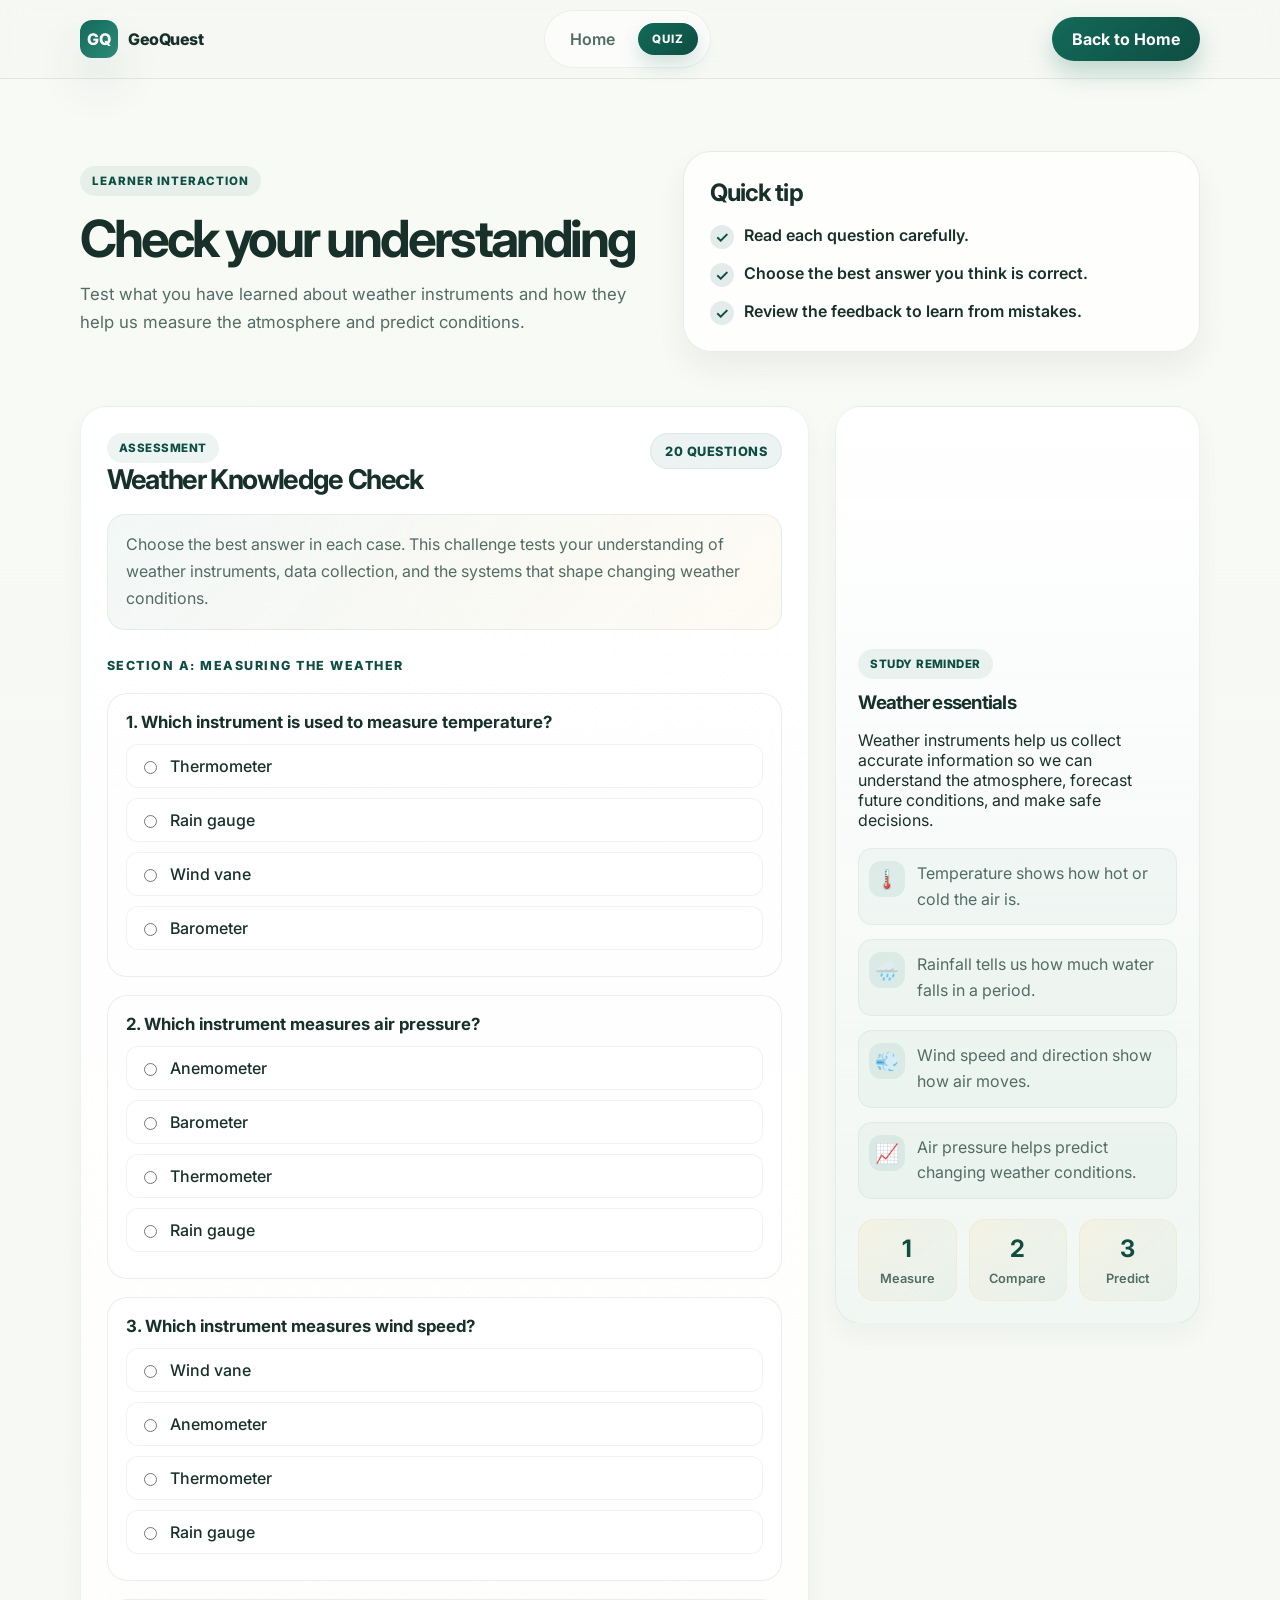
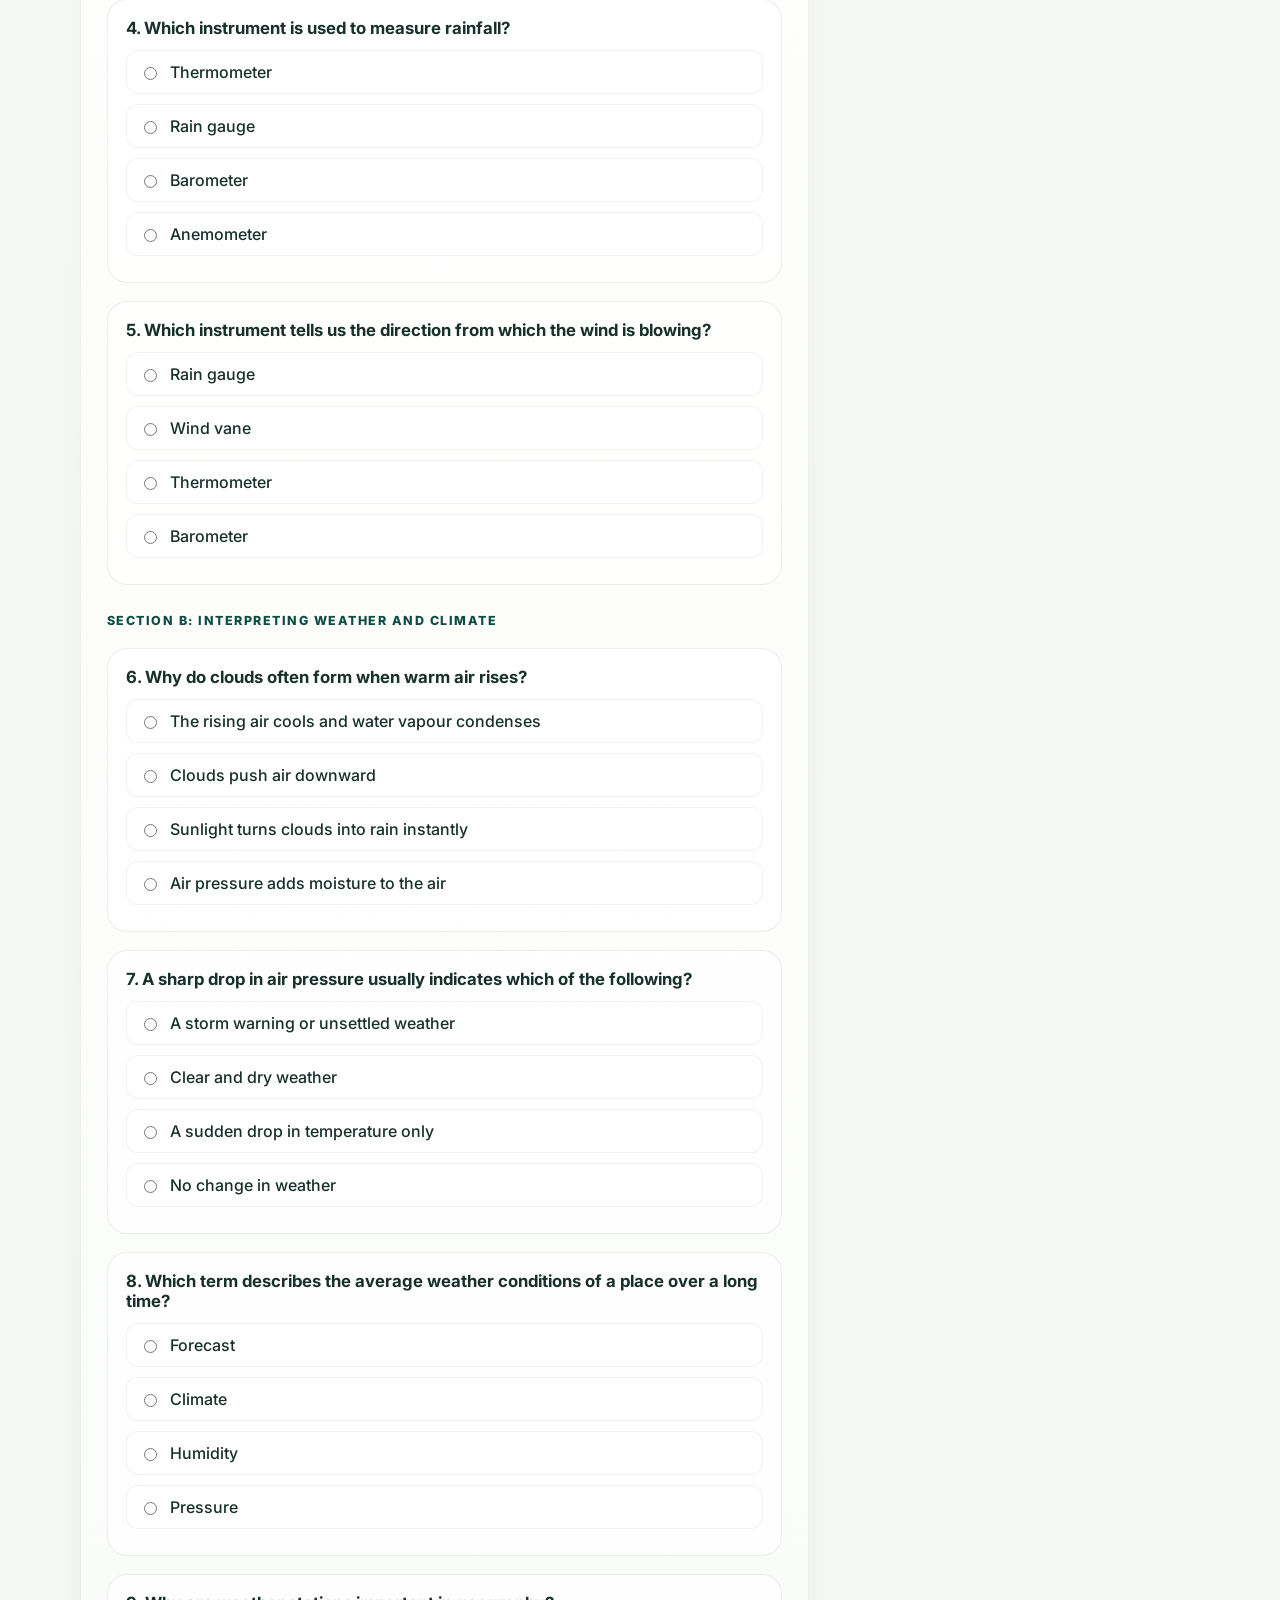
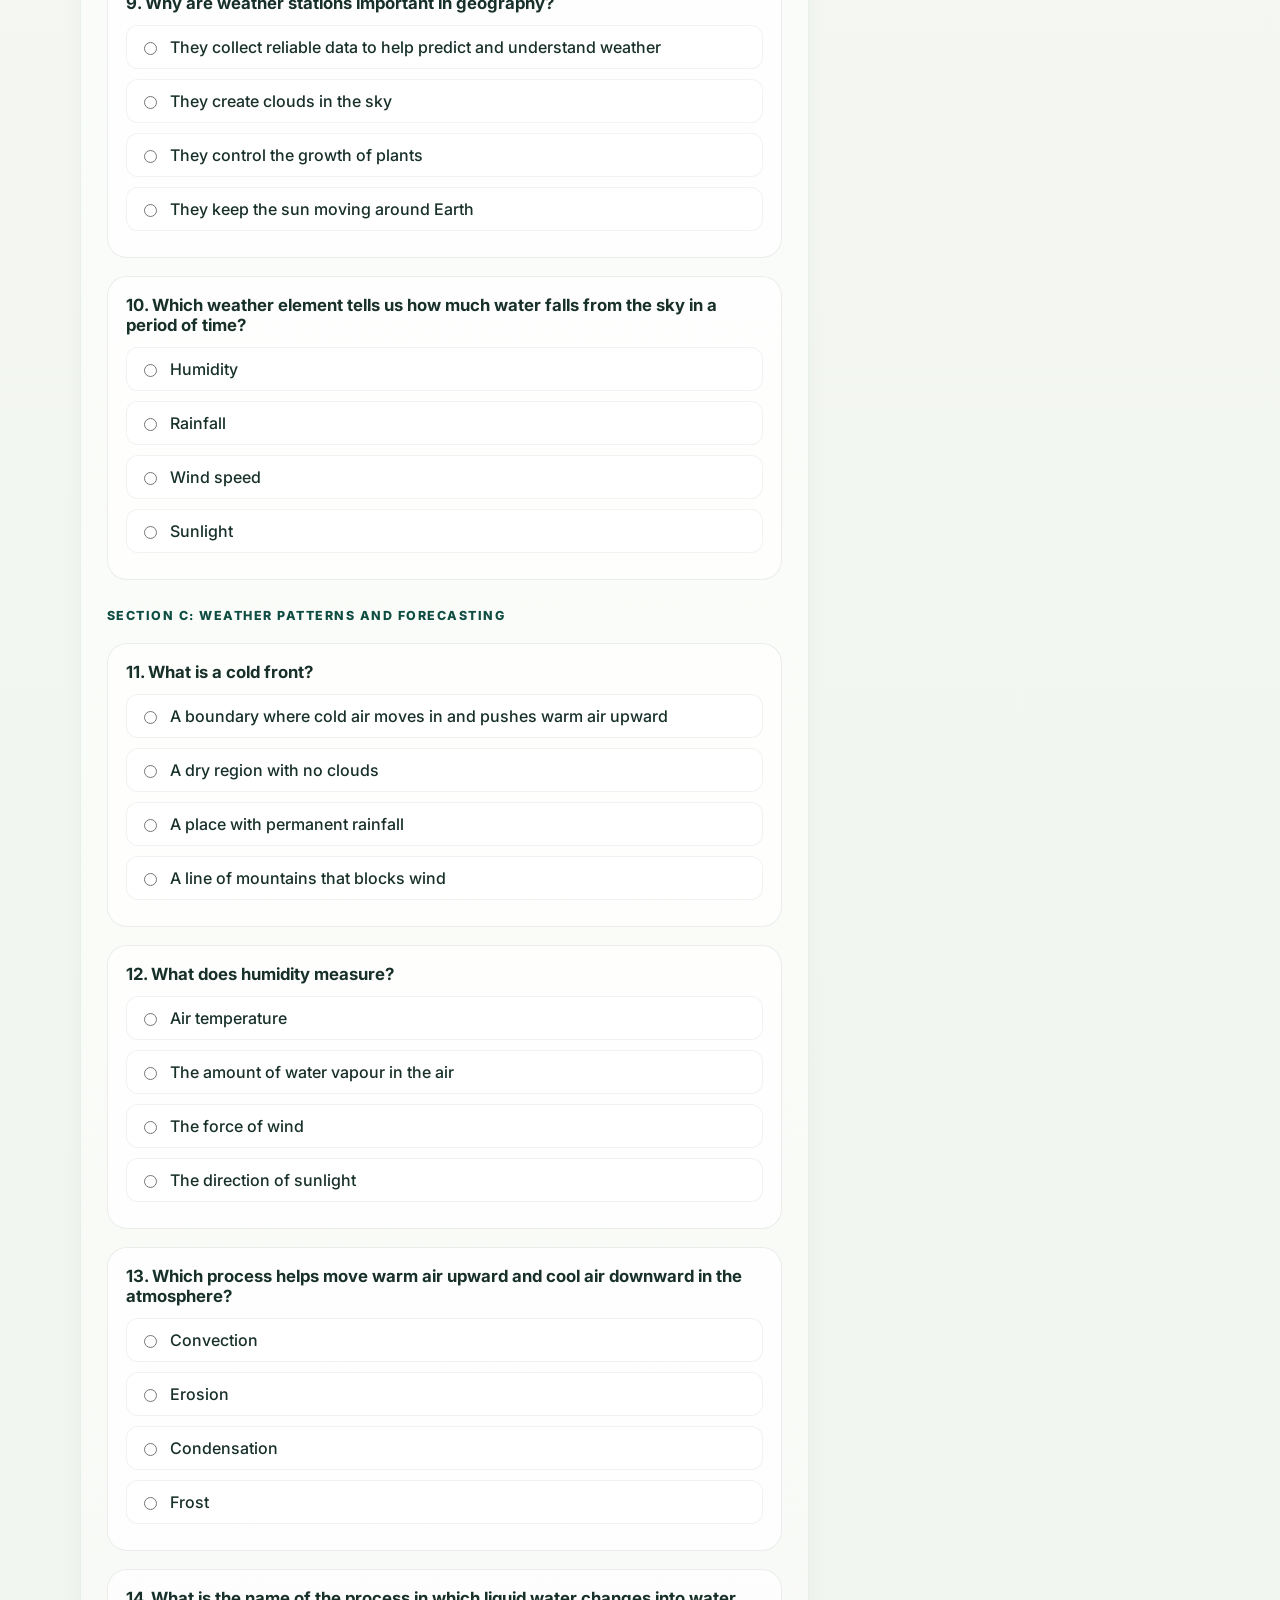
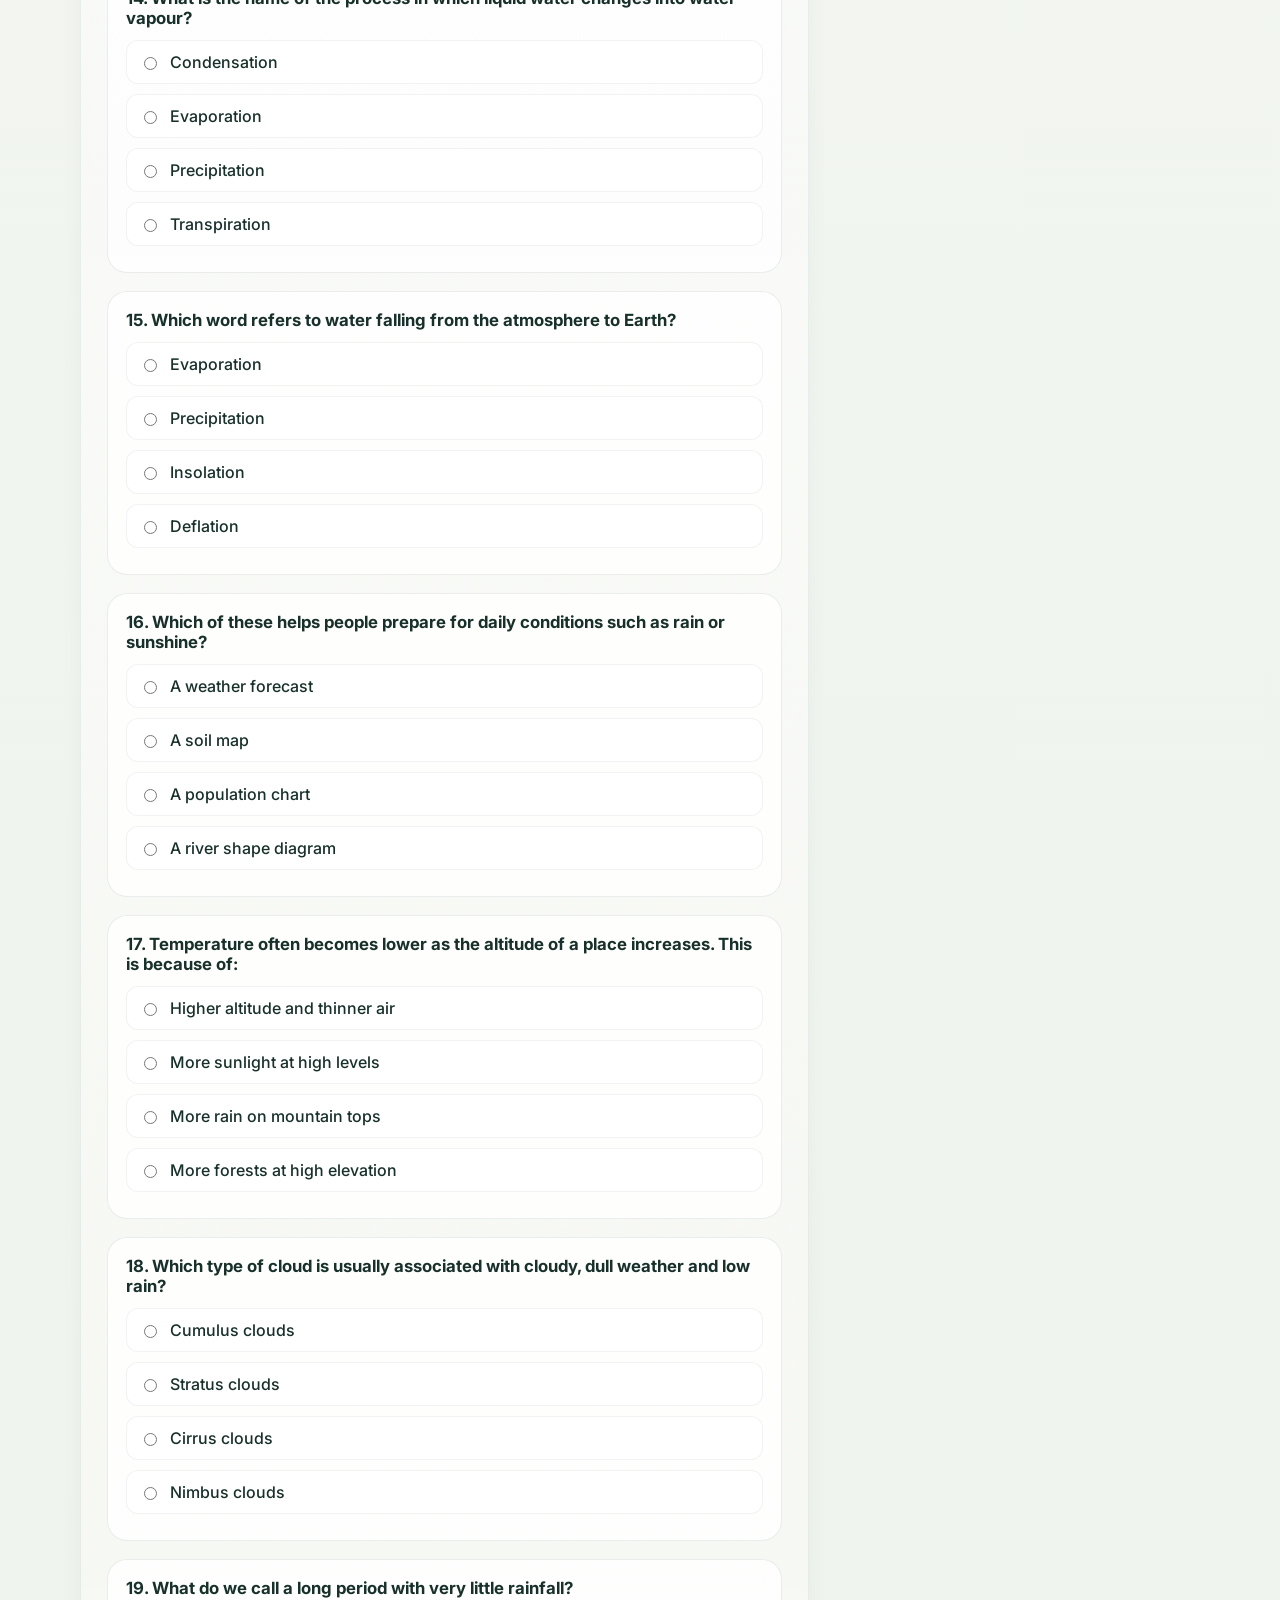
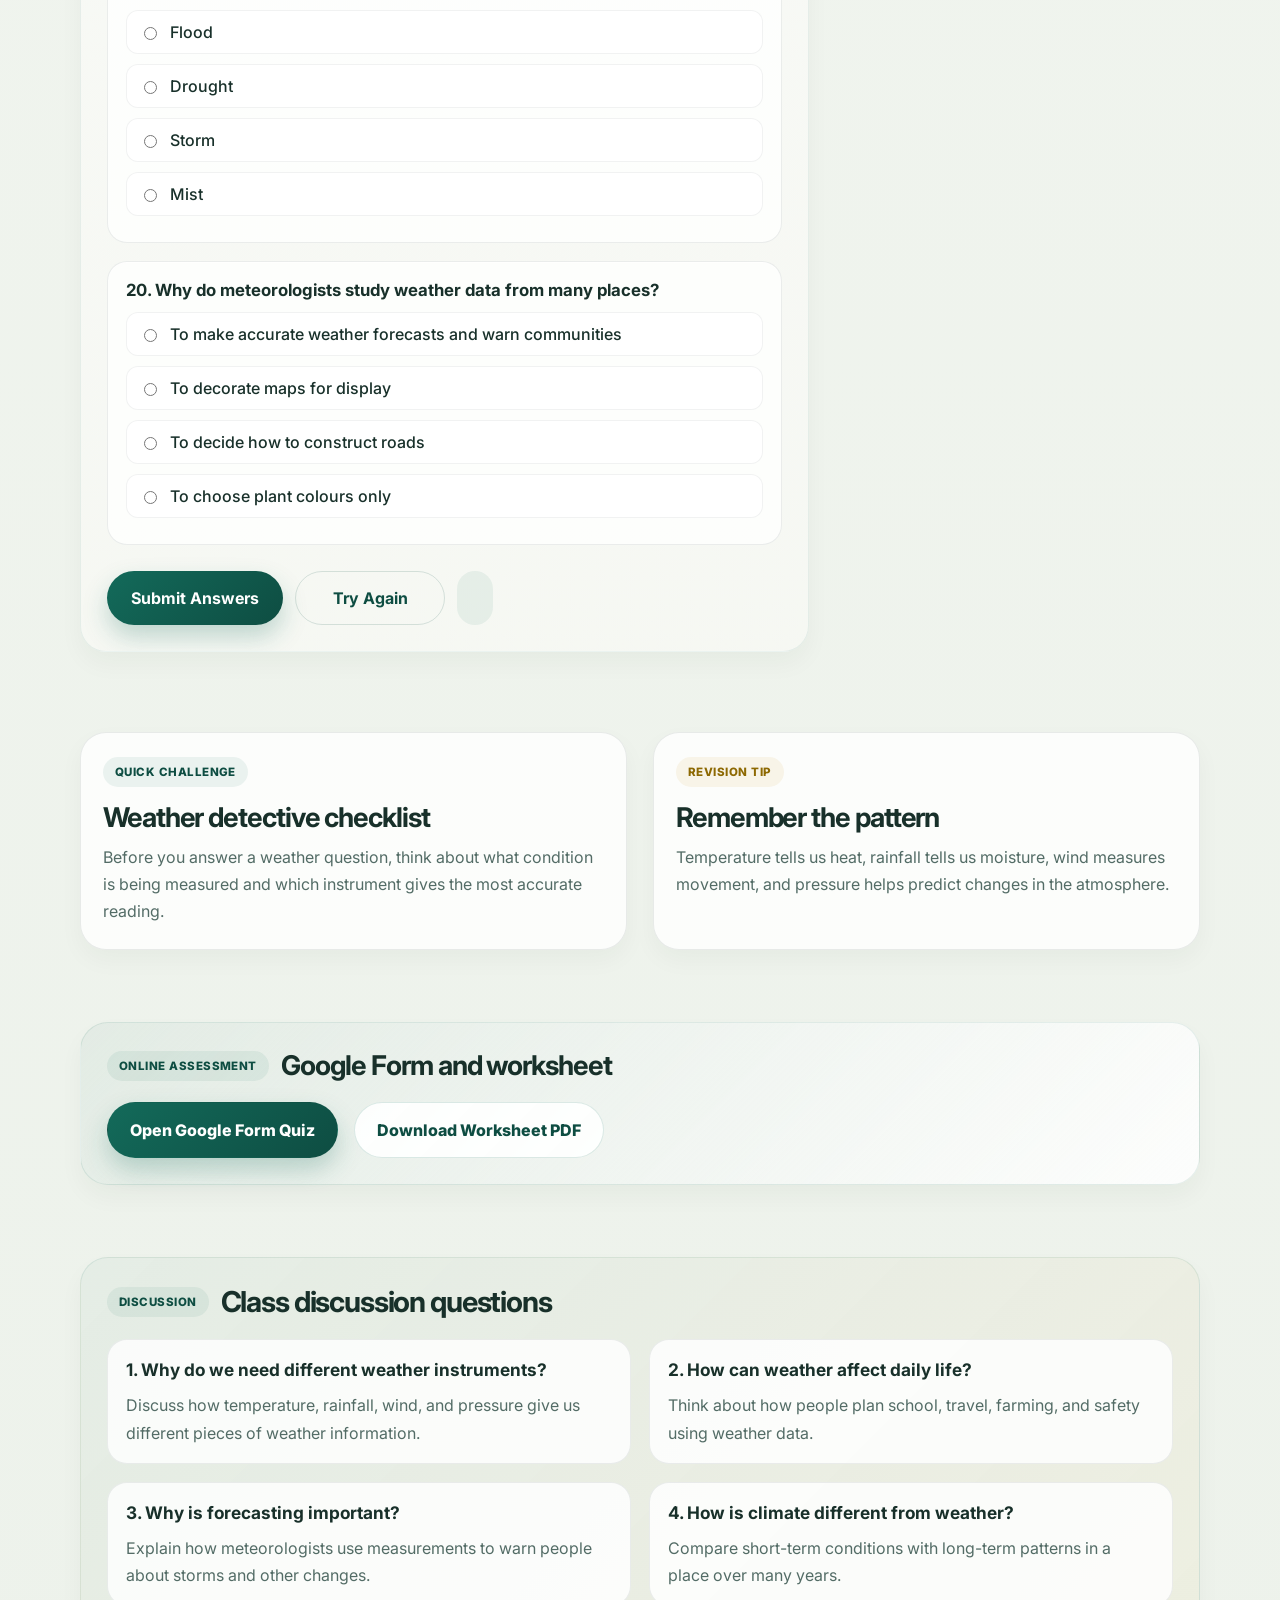
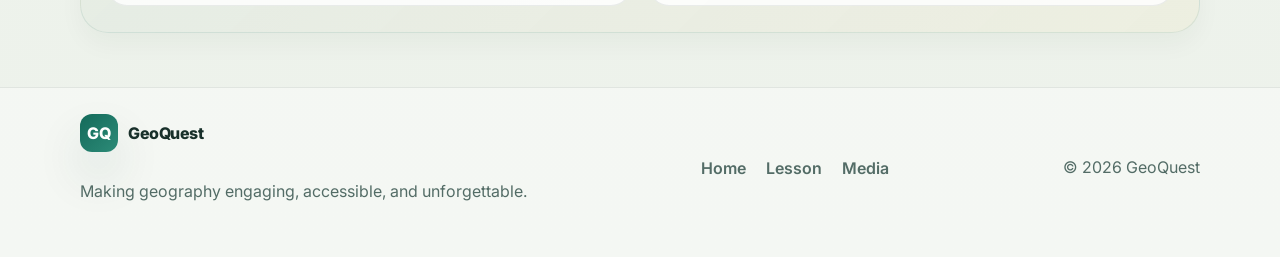
==== interaction.html @ 45eda1ec "Initial commit: school project files" ====
<!DOCTYPE html>
<html lang="en">
  <head>
    <meta charset="UTF-8" />
    <meta name="viewport" content="width=device-width, initial-scale=1.0" />
    <title>Interaction | GeoQuest</title>
    <meta
      name="description"
      content="Learner interaction page with a short weather quiz for geography students."
    />
    <link rel="preconnect" href="https://fonts.googleapis.com" />
    <link rel="preconnect" href="https://fonts.gstatic.com" crossorigin />
    <link
      href="https://fonts.googleapis.com/css2?family=Inter:wght@400;500;600;700;800&display=swap"
      rel="stylesheet"
    />
    <link rel="stylesheet" href="styles.css" />
  </head>
  <body class="learning-page">
    <div id="particles" aria-hidden="true"></div>
    <header class="site-header">
      <div class="container nav-wrap">
        <div class="brand">
          <span class="brand-mark">GQ</span>
          <span>GeoQuest</span>
        </div>
        <nav class="main-nav quiz-top-nav" aria-label="Main navigation">
          <a href="index.html">Home</a>
          <span class="nav-page-tag">Quiz</span>
        </nav>
        <a href="index.html" class="nav-button">Back to Home</a>
      </div>
    </header>

    <main>
      <section class="page-hero" id="quiz">
        <div class="container page-hero-inner">
          <div>
            <span class="page-badge">Learner Interaction</span>
            <h1>Check your understanding</h1>
            <p>
              Test what you have learned about weather instruments and how they help us measure the
              atmosphere and predict conditions.
            </p>
          </div>

          <div class="page-hero-card">
            <h3>Quick tip</h3>
            <ul class="lesson-checklist">
              <li>Read each question carefully.</li>
              <li>Choose the best answer you think is correct.</li>
              <li>Review the feedback to learn from mistakes.</li>
            </ul>
          </div>
        </div>
      </section>

      <section class="learning-section">
        <div class="container quiz-grid">
          <div class="quiz-panel">
            <div class="quiz-header-row">
              <div>
                <span class="badge">Assessment</span>
                <h3>Weather Knowledge Check</h3>
              </div>
              <span class="quiz-score-chip">20 questions</span>
            </div>

            <div class="quiz-brief">
              <p>
                Choose the best answer in each case. This challenge tests your understanding of weather
                instruments, data collection, and the systems that shape changing weather conditions.
              </p>
            </div>

            <form class="quiz-form">
              <div class="quiz-section-label">Section A: Measuring the weather</div>

              <div class="quiz-question" data-answer="thermometer" data-correct-label="thermometer">
                <h4>1. Which instrument is used to measure temperature?</h4>
                <div class="quiz-options">
                  <label><input type="radio" name="q1" value="thermometer" /> Thermometer</label>
                  <label><input type="radio" name="q1" value="rain-gauge" /> Rain gauge</label>
                  <label><input type="radio" name="q1" value="wind-vane" /> Wind vane</label>
                  <label><input type="radio" name="q1" value="barometer" /> Barometer</label>
                </div>
                <div class="question-feedback"></div>
              </div>

              <div class="quiz-question" data-answer="barometer" data-correct-label="barometer">
                <h4>2. Which instrument measures air pressure?</h4>
                <div class="quiz-options">
                  <label><input type="radio" name="q2" value="anemometer" /> Anemometer</label>
                  <label><input type="radio" name="q2" value="barometer" /> Barometer</label>
                  <label><input type="radio" name="q2" value="thermometer" /> Thermometer</label>
                  <label><input type="radio" name="q2" value="rain-gauge" /> Rain gauge</label>
                </div>
                <div class="question-feedback"></div>
              </div>

              <div class="quiz-question" data-answer="anemometer" data-correct-label="anemometer">
                <h4>3. Which instrument measures wind speed?</h4>
                <div class="quiz-options">
                  <label><input type="radio" name="q3" value="wind-vane" /> Wind vane</label>
                  <label><input type="radio" name="q3" value="anemometer" /> Anemometer</label>
                  <label><input type="radio" name="q3" value="thermometer" /> Thermometer</label>
                  <label><input type="radio" name="q3" value="rain-gauge" /> Rain gauge</label>
                </div>
                <div class="question-feedback"></div>
              </div>

              <div class="quiz-question" data-answer="rain-gauge" data-correct-label="rain gauge">
                <h4>4. Which instrument is used to measure rainfall?</h4>
                <div class="quiz-options">
                  <label><input type="radio" name="q4" value="thermometer" /> Thermometer</label>
                  <label><input type="radio" name="q4" value="rain-gauge" /> Rain gauge</label>
                  <label><input type="radio" name="q4" value="barometer" /> Barometer</label>
                  <label><input type="radio" name="q4" value="anemometer" /> Anemometer</label>
                </div>
                <div class="question-feedback"></div>
              </div>

              <div class="quiz-question" data-answer="wind-vane" data-correct-label="wind vane">
                <h4>5. Which instrument tells us the direction from which the wind is blowing?</h4>
                <div class="quiz-options">
                  <label><input type="radio" name="q5" value="rain-gauge" /> Rain gauge</label>
                  <label><input type="radio" name="q5" value="wind-vane" /> Wind vane</label>
                  <label><input type="radio" name="q5" value="thermometer" /> Thermometer</label>
                  <label><input type="radio" name="q5" value="barometer" /> Barometer</label>
                </div>
                <div class="question-feedback"></div>
              </div>

              <div class="quiz-section-label">Section B: Interpreting weather and climate</div>

              <div class="quiz-question" data-answer="rising-air-cools" data-correct-label="air cools as it rises">
                <h4>6. Why do clouds often form when warm air rises?</h4>
                <div class="quiz-options">
                  <label><input type="radio" name="q6" value="rising-air-cools" /> The rising air cools and water vapour condenses</label>
                  <label><input type="radio" name="q6" value="clouds-create-wind" /> Clouds push air downward</label>
                  <label><input type="radio" name="q6" value="sunlight-makes-rain" /> Sunlight turns clouds into rain instantly</label>
                  <label><input type="radio" name="q6" value="air-pressure-heats" /> Air pressure adds moisture to the air</label>
                </div>
                <div class="question-feedback"></div>
              </div>

              <div class="quiz-question" data-answer="storm-warning" data-correct-label="a storm warning">
                <h4>7. A sharp drop in air pressure usually indicates which of the following?</h4>
                <div class="quiz-options">
                  <label><input type="radio" name="q7" value="storm-warning" /> A storm warning or unsettled weather</label>
                  <label><input type="radio" name="q7" value="clear-sky" /> Clear and dry weather</label>
                  <label><input type="radio" name="q7" value="fog-free" /> A sudden drop in temperature only</label>
                  <label><input type="radio" name="q7" value="no-change" /> No change in weather</label>
                </div>
                <div class="question-feedback"></div>
              </div>

              <div class="quiz-question" data-answer="climate" data-correct-label="climate">
                <h4>8. Which term describes the average weather conditions of a place over a long time?</h4>
                <div class="quiz-options">
                  <label><input type="radio" name="q8" value="forecast" /> Forecast</label>
                  <label><input type="radio" name="q8" value="climate" /> Climate</label>
                  <label><input type="radio" name="q8" value="humidity" /> Humidity</label>
                  <label><input type="radio" name="q8" value="pressure" /> Pressure</label>
                </div>
                <div class="question-feedback"></div>
              </div>

              <div class="quiz-question" data-answer="data-collection" data-correct-label="collecting reliable weather data">
                <h4>9. Why are weather stations important in geography?</h4>
                <div class="quiz-options">
                  <label><input type="radio" name="q9" value="data-collection" /> They collect reliable data to help predict and understand weather</label>
                  <label><input type="radio" name="q9" value="cloud-shapes" /> They create clouds in the sky</label>
                  <label><input type="radio" name="q9" value="plant-growth" /> They control the growth of plants</label>
                  <label><input type="radio" name="q9" value="sun-cycle" /> They keep the sun moving around Earth</label>
                </div>
                <div class="question-feedback"></div>
              </div>

              <div class="quiz-question" data-answer="rainfall" data-correct-label="rainfall">
                <h4>10. Which weather element tells us how much water falls from the sky in a period of time?</h4>
                <div class="quiz-options">
                  <label><input type="radio" name="q10" value="humidity" /> Humidity</label>
                  <label><input type="radio" name="q10" value="rainfall" /> Rainfall</label>
                  <label><input type="radio" name="q10" value="wind-speed" /> Wind speed</label>
                  <label><input type="radio" name="q10" value="sunlight" /> Sunlight</label>
                </div>
                <div class="question-feedback"></div>
              </div>

              <div class="quiz-section-label">Section C: Weather patterns and forecasting</div>

              <div class="quiz-question" data-answer="cold-front" data-correct-label="a cold front">
                <h4>11. What is a cold front?</h4>
                <div class="quiz-options">
                  <label><input type="radio" name="q11" value="cold-front" /> A boundary where cold air moves in and pushes warm air upward</label>
                  <label><input type="radio" name="q11" value="warm-dry" /> A dry region with no clouds</label>
                  <label><input type="radio" name="q11" value="rain-window" /> A place with permanent rainfall</label>
                  <label><input type="radio" name="q11" value="snow-zone" /> A line of mountains that blocks wind</label>
                </div>
                <div class="question-feedback"></div>
              </div>

              <div class="quiz-question" data-answer="humidity" data-correct-label="humidity">
                <h4>12. What does humidity measure?</h4>
                <div class="quiz-options">
                  <label><input type="radio" name="q12" value="temperature" /> Air temperature</label>
                  <label><input type="radio" name="q12" value="humidity" /> The amount of water vapour in the air</label>
                  <label><input type="radio" name="q12" value="pressure" /> The force of wind</label>
                  <label><input type="radio" name="q12" value="sunlight" /> The direction of sunlight</label>
                </div>
                <div class="question-feedback"></div>
              </div>

              <div class="quiz-question" data-answer="convection" data-correct-label="convection">
                <h4>13. Which process helps move warm air upward and cool air downward in the atmosphere?</h4>
                <div class="quiz-options">
                  <label><input type="radio" name="q13" value="convection" /> Convection</label>
                  <label><input type="radio" name="q13" value="erosion" /> Erosion</label>
                  <label><input type="radio" name="q13" value="condensation" /> Condensation</label>
                  <label><input type="radio" name="q13" value="frost" /> Frost</label>
                </div>
                <div class="question-feedback"></div>
              </div>

              <div class="quiz-question" data-answer="evaporation" data-correct-label="evaporation">
                <h4>14. What is the name of the process in which liquid water changes into water vapour?</h4>
                <div class="quiz-options">
                  <label><input type="radio" name="q14" value="condensation" /> Condensation</label>
                  <label><input type="radio" name="q14" value="evaporation" /> Evaporation</label>
                  <label><input type="radio" name="q14" value="precipitation" /> Precipitation</label>
                  <label><input type="radio" name="q14" value="transpiration" /> Transpiration</label>
                </div>
                <div class="question-feedback"></div>
              </div>

              <div class="quiz-question" data-answer="precipitation" data-correct-label="precipitation">
                <h4>15. Which word refers to water falling from the atmosphere to Earth?</h4>
                <div class="quiz-options">
                  <label><input type="radio" name="q15" value="evaporation" /> Evaporation</label>
                  <label><input type="radio" name="q15" value="precipitation" /> Precipitation</label>
                  <label><input type="radio" name="q15" value="insolation" /> Insolation</label>
                  <label><input type="radio" name="q15" value="deflation" /> Deflation</label>
                </div>
                <div class="question-feedback"></div>
              </div>

              <div class="quiz-question" data-answer="weather-forecast" data-correct-label="a weather forecast">
                <h4>16. Which of these helps people prepare for daily conditions such as rain or sunshine?</h4>
                <div class="quiz-options">
                  <label><input type="radio" name="q16" value="weather-forecast" /> A weather forecast</label>
                  <label><input type="radio" name="q16" value="soil-map" /> A soil map</label>
                  <label><input type="radio" name="q16" value="population-chart" /> A population chart</label>
                  <label><input type="radio" name="q16" value="river-shape" /> A river shape diagram</label>
                </div>
                <div class="question-feedback"></div>
              </div>

              <div class="quiz-question" data-answer="altitude" data-correct-label="altitude">
                <h4>17. Temperature often becomes lower as the altitude of a place increases. This is because of:</h4>
                <div class="quiz-options">
                  <label><input type="radio" name="q17" value="altitude" /> Higher altitude and thinner air</label>
                  <label><input type="radio" name="q17" value="cloud-cover" /> More sunlight at high levels</label>
                  <label><input type="radio" name="q17" value="rain-fall" /> More rain on mountain tops</label>
                  <label><input type="radio" name="q17" value="forest-cover" /> More forests at high elevation</label>
                </div>
                <div class="question-feedback"></div>
              </div>

              <div class="quiz-question" data-answer="stratus" data-correct-label="stratus clouds">
                <h4>18. Which type of cloud is usually associated with cloudy, dull weather and low rain?</h4>
                <div class="quiz-options">
                  <label><input type="radio" name="q18" value="cumulus" /> Cumulus clouds</label>
                  <label><input type="radio" name="q18" value="stratus" /> Stratus clouds</label>
                  <label><input type="radio" name="q18" value="cirrus" /> Cirrus clouds</label>
                  <label><input type="radio" name="q18" value="nimbus" /> Nimbus clouds</label>
                </div>
                <div class="question-feedback"></div>
              </div>

              <div class="quiz-question" data-answer="drought" data-correct-label="drought">
                <h4>19. What do we call a long period with very little rainfall?</h4>
                <div class="quiz-options">
                  <label><input type="radio" name="q19" value="flood" /> Flood</label>
                  <label><input type="radio" name="q19" value="drought" /> Drought</label>
                  <label><input type="radio" name="q19" value="storm" /> Storm</label>
                  <label><input type="radio" name="q19" value="mist" /> Mist</label>
                </div>
                <div class="question-feedback"></div>
              </div>

              <div class="quiz-question" data-answer="forecasting" data-correct-label="forecasting">
                <h4>20. Why do meteorologists study weather data from many places?</h4>
                <div class="quiz-options">
                  <label><input type="radio" name="q20" value="forecasting" /> To make accurate weather forecasts and warn communities</label>
                  <label><input type="radio" name="q20" value="decorating" /> To decorate maps for display</label>
                  <label><input type="radio" name="q20" value="building" /> To decide how to construct roads</label>
                  <label><input type="radio" name="q20" value="planting" /> To choose plant colours only</label>
                </div>
                <div class="question-feedback"></div>
              </div>

              <div class="quiz-actions">
                <button type="submit" class="primary-btn">Submit Answers</button>
                <button type="button" class="secondary-btn quiz-reset-btn">Try Again</button>
                <span class="quiz-result" hidden></span>
              </div>
            </form>
          </div>

          <aside class="quiz-card">
            <div class="media-visual video-one" aria-label="Study illustration"></div>
            <div class="media-copy">
              <span class="badge">Study reminder</span>
              <h3>Weather essentials</h3>
              <p>
                Weather instruments help us collect accurate information so we can understand the atmosphere,
                forecast future conditions, and make safe decisions.
              </p>

              <div class="mini-study-list">
                <div>
                  <strong>🌡️</strong>
                  <span>Temperature shows how hot or cold the air is.</span>
                </div>
                <div>
                  <strong>🌧️</strong>
                  <span>Rainfall tells us how much water falls in a period.</span>
                </div>
                <div>
                  <strong>💨</strong>
                  <span>Wind speed and direction show how air moves.</span>
                </div>
                <div>
                  <strong>📈</strong>
                  <span>Air pressure helps predict changing weather conditions.</span>
                </div>
              </div>

              <div class="quiz-tip-grid">
                <div>
                  <strong>1</strong>
                  <span>Measure</span>
                </div>
                <div>
                  <strong>2</strong>
                  <span>Compare</span>
                </div>
                <div>
                  <strong>3</strong>
                  <span>Predict</span>
                </div>
              </div>
            </div>
          </aside>
        </div>
      </section>

      <section class="learning-section">
        <div class="container">
          <div class="full-width-info">
            <div class="info-block">
              <span class="badge">Quick challenge</span>
              <h3>Weather detective checklist</h3>
              <p>Before you answer a weather question, think about what condition is being measured and which instrument gives the most accurate reading.</p>
            </div>

            <div class="info-block">
              <span class="badge alt">Revision tip</span>
              <h3>Remember the pattern</h3>
              <p>Temperature tells us heat, rainfall tells us moisture, wind measures movement, and pressure helps predict changes in the atmosphere.</p>
            </div>
          </div>
        </div>
      </section>

      <section class="learning-section">
        <div class="container">
          <div class="assessment-links-panel">
            <div class="assessment-links-header">
              <span class="badge">Online assessment</span>
              <h3>Google Form and worksheet</h3>
            </div>

            <div class="assessment-links-grid">
              <a class="assessment-link primary" href="https://docs.google.com/forms/" target="_blank" rel="noreferrer">
                Open Google Form Quiz
              </a>
              <a class="assessment-link" href="assets/weather-worksheet.pdf" download>
                Download Worksheet PDF
              </a>
            </div>
          </div>
        </div>
      </section>

      <section class="learning-section">
        <div class="container">
          <div class="discussion-panel">
            <div class="discussion-header">
              <span class="badge">Discussion</span>
              <h3>Class discussion questions</h3>
            </div>

            <div class="discussion-grid">
              <div class="discussion-card">
                <h4>1. Why do we need different weather instruments?</h4>
                <p>Discuss how temperature, rainfall, wind, and pressure give us different pieces of weather information.</p>
              </div>

              <div class="discussion-card">
                <h4>2. How can weather affect daily life?</h4>
                <p>Think about how people plan school, travel, farming, and safety using weather data.</p>
              </div>

              <div class="discussion-card">
                <h4>3. Why is forecasting important?</h4>
                <p>Explain how meteorologists use measurements to warn people about storms and other changes.</p>
              </div>

              <div class="discussion-card">
                <h4>4. How is climate different from weather?</h4>
                <p>Compare short-term conditions with long-term patterns in a place over many years.</p>
              </div>
            </div>
          </div>
        </div>
      </section>
    </main>

    <footer class="site-footer">
      <div class="container footer-wrap">
        <div>
          <div class="brand footer-brand">
            <span class="brand-mark">GQ</span>
            <span>GeoQuest</span>
          </div>
          <p>Making geography engaging, accessible, and unforgettable.</p>
        </div>
        <div class="footer-links">
          <a href="index.html">Home</a>
          <a href="learning.html">Lesson</a>
          <a href="multimedia.html">Media</a>
        </div>
        <p class="copyright">© <span id="year"></span> GeoQuest</p>
      </div>
    </footer>

    <script src="script.js"></script>
  </body>
</html>
---- styles.css ----
:root {
  --bg: #f4f8f6;
  --bg-strong: #eaf3ef;
  --panel: #ffffff;
  --panel-soft: #f3f8f6;
  --primary: #136a5a;
  --primary-deep: #0e4d42;
  --accent: #f0c96b;
  --secondary: #7cc5b0;
  --ink: #18302a;
  --muted: #536c66;
  --line: rgba(24, 48, 42, 0.09);
  --shadow: 0 24px 48px rgba(18, 68, 58, 0.12);
}

* {
  box-sizing: border-box;
}

html {
  scroll-behavior: smooth;
}

body {
  margin: 0;
  font-family: "Inter", sans-serif;
  background: linear-gradient(180deg, #f8faf6 0%, #edf2eb 100%);
  color: var(--ink);
  position: relative;
  overflow-x: hidden;
}

#particles {
  position: fixed;
  inset: 0;
  pointer-events: none;
  z-index: 0;
  overflow: hidden;
}

#particles .particle {
  position: absolute;
  display: block;
  border-radius: 50%;
  background: rgba(19, 106, 90, 0.35);
  box-shadow: 0 0 12px rgba(19, 106, 90, 0.18);
  opacity: 0;
  animation: floatParticle linear infinite;
}

header,
main,
footer {
  position: relative;
  z-index: 1;
}

a {
  text-decoration: none;
  color: inherit;
}

img {
  max-width: 100%;
  display: block;
}

button,
input {
  font: inherit;
}

.container {
  width: min(1120px, calc(100% - 32px));
  margin: 0 auto;
}

.site-header {
  position: sticky;
  top: 0;
  z-index: 10;
  backdrop-filter: blur(12px);
  background: rgba(246, 248, 243, 0.82);
  border-bottom: 1px solid var(--line);
}

.nav-wrap {
  display: flex;
  align-items: center;
  justify-content: space-between;
  min-height: 78px;
  gap: 20px;
}

.brand {
  display: inline-flex;
  align-items: center;
  gap: 10px;
  font-weight: 800;
  letter-spacing: -0.03em;
}

.brand-mark {
  width: 38px;
  height: 38px;
  border-radius: 12px;
  display: inline-flex;
  align-items: center;
  justify-content: center;
  background: linear-gradient(135deg, var(--primary), #2d8b78);
  color: white;
  box-shadow: var(--shadow);
}

.main-nav {
  display: flex;
  align-items: center;
  gap: 26px;
  color: var(--muted);
  font-weight: 600;
}

.main-nav a {
  position: relative;
  transition: color 0.2s ease, background-color 0.2s ease, border-color 0.2s ease;
  padding: 9px 12px;
  border-radius: 999px;
  border: 1px solid transparent;
}

.main-nav a::after {
  content: "";
  position: absolute;
  left: 12px;
  right: 12px;
  bottom: 4px;
  height: 2px;
  background: var(--primary);
  transform: scaleX(0);
  transform-origin: center;
  transition: transform 0.2s ease;
}

.main-nav a:hover,
.main-nav a:focus-visible,
.main-nav a.active {
  background: rgba(19, 106, 90, 0.08);
  border-color: rgba(19, 106, 90, 0.1);
  color: var(--primary-deep);
}

.main-nav a:hover::after,
.main-nav a:focus-visible::after,
.main-nav a.active::after {
  transform: scaleX(1);
}

.quiz-top-nav {
  display: inline-flex;
  align-items: center;
  gap: 10px;
  padding: 8px 12px;
  background: rgba(255, 255, 255, 0.55);
  border: 1px solid rgba(19, 106, 90, 0.08);
  border-radius: 999px;
}

.nav-page-tag {
  display: inline-flex;
  align-items: center;
  justify-content: center;
  min-height: 32px;
  padding: 0 14px;
  background: linear-gradient(135deg, var(--primary), var(--primary-deep));
  color: white;
  border-radius: 999px;
  font-size: 0.72rem;
  font-weight: 800;
  letter-spacing: 0.08em;
  text-transform: uppercase;
  box-shadow: 0 10px 20px rgba(19, 106, 90, 0.18);
}

.main-nav a:hover,
.footer-links a:hover {
  color: var(--primary);
}

.nav-button,
.primary-btn,
.secondary-btn,
.newsletter-form button {
  border: none;
  border-radius: 999px;
  cursor: pointer;
  transition: transform 0.2s ease, box-shadow 0.2s ease;
}

.nav-button,
.primary-btn,
.newsletter-form button {
  background: linear-gradient(135deg, var(--primary), var(--primary-deep));
  color: white;
  box-shadow: 0 12px 25px rgba(29, 111, 95, 0.25);
}

.nav-button {
  padding: 12px 20px;
  font-weight: 700;
}

.primary-btn,
.secondary-btn {
  display: inline-flex;
  align-items: center;
  justify-content: center;
  padding: 16px 24px;
  font-weight: 700;
}

.secondary-btn {
  background: transparent;
  color: var(--primary-deep);
  border: 1px solid rgba(19, 79, 69, 0.15);
  box-shadow: none;
}

.nav-button:hover,
.primary-btn:hover,
.secondary-btn:hover,
.newsletter-form button:hover,
.filter-btn:hover {
  transform: translateY(-1px);
}

.hero {
  padding: 72px 0 32px;
}

.hero-grid {
  display: grid;
  grid-template-columns: 1.05fr 0.95fr;
  gap: 54px;
  align-items: center;
}

.eyebrow {
  margin: 0 0 12px;
  color: var(--primary);
  text-transform: uppercase;
  letter-spacing: 0.12em;
  font-size: 0.72rem;
  font-weight: 800;
}

.hero-copy h1 {
  font-size: clamp(2.4rem, 4vw, 4.5rem);
  line-height: 1.02;
  letter-spacing: -0.06em;
  margin: 0;
}

.lead {
  font-size: 1.08rem;
  line-height: 1.7;
  color: var(--muted);
  max-width: 590px;
  margin-top: 20px;
}

.hero-actions {
  display: flex;
  flex-wrap: wrap;
  gap: 14px;
  margin-top: 28px;
}

.hero-stats {
  list-style: none;
  padding: 0;
  margin: 32px 0 0;
  display: grid;
  grid-template-columns: repeat(3, minmax(90px, 1fr));
  gap: 16px;
  max-width: 420px;
}

.hero-stats li {
  background: rgba(255, 255, 255, 0.52);
  border: 1px solid var(--line);
  border-radius: 18px;
  padding: 16px 18px;
}

.hero-stats strong {
  display: block;
  font-size: 1.7rem;
  letter-spacing: -0.05em;
}

.hero-stats span {
  display: block;
  font-size: 0.78rem;
  color: var(--muted);
  margin-top: 6px;
}

.hero-visual {
  display: flex;
  justify-content: center;
}

.map-card {
  position: relative;
  width: min(100%, 520px);
  min-height: 480px;
  border-radius: 32px;
  background: linear-gradient(180deg, rgba(234, 242, 231, 0.8), rgba(255, 255, 255, 0.9));
  border: 1px solid var(--line);
  padding: 24px;
  box-shadow: var(--shadow);
}

.card-glow {
  position: relative;
}

.card-glow::before {
  content: "";
  position: absolute;
  inset: 12% 18% 18% 12%;
  background: radial-gradient(circle, rgba(29, 111, 95, 0.22), rgba(29, 111, 95, 0));
  filter: blur(30px);
}

.map-image {
  position: relative;
  height: 100%;
  min-height: 430px;
  border-radius: 26px;
  background:
    linear-gradient(135deg, rgba(10, 64, 55, 0.2), rgba(28, 42, 34, 0.08)),
    url("https://images.unsplash.com/photo-1504608524841-42fe6f032b4b?auto=format&fit=crop&w=1200&q=80") center/cover no-repeat;
  border: 1px solid rgba(28, 42, 34, 0.06);
}

.floating-note {
  position: absolute;
  display: inline-flex;
  align-items: center;
  gap: 12px;
  background: rgba(255, 255, 255, 0.94);
  border: 1px solid rgba(28, 42, 34, 0.08);
  box-shadow: 0 16px 28px rgba(28, 42, 34, 0.09);
  border-radius: 16px;
  padding: 12px 14px;
}

.note-top {
  top: 30px;
  left: 28px;
}

.note-bottom {
  right: 25px;
  bottom: 30px;
}

.dot {
  width: 12px;
  height: 12px;
  border-radius: 50%;
  display: inline-block;
}

.dot.green {
  background: #5dbd7d;
}

.dot.gold {
  background: #ecc46d;
}

.floating-note small {
  display: block;
  color: var(--muted);
  font-size: 0.68rem;
  margin-bottom: 4px;
}

.featured,
.topics,
.resources {
  padding: 48px 0 30px;
}

.section-header {
  display: flex;
  align-items: end;
  justify-content: space-between;
  gap: 16px;
  margin-bottom: 26px;
}

.section-header h2 {
  margin: 0;
  font-size: clamp(2rem, 2.5vw, 2.7rem);
  letter-spacing: -0.05em;
}

.section-header a {
  color: var(--primary);
  font-weight: 700;
}

.feature-layout {
  display: grid;
  grid-template-columns: 1.5fr 0.9fr;
  gap: 26px;
}

.feature-card,
.post-card,
.resource-card,
.newsletter-box {
  background: rgba(255, 255, 255, 0.8);
  border: 1px solid var(--line);
  border-radius: 26px;
  overflow: hidden;
  box-shadow: 0 10px 24px rgba(28, 42, 34, 0.04);
}

.large-card {
  display: grid;
}

.feature-image,
.post-image,
.mini-thumb {
  min-height: 220px;
  background-size: cover;
  background-position: center;
}

.image-weather-tools {
  background-image: url("https://images.unsplash.com/photo-1521295121783-8a321d551ad2?auto=format&fit=crop&w=1200&q=80");
}

.image-weather-one {
  background-image: url("https://images.unsplash.com/photo-1504608524841-42fe6f032b4b?auto=format&fit=crop&w=1200&q=80");
}

.image-weather-two {
  background-image: url("https://images.unsplash.com/photo-1482192505345-5655af888cc4?auto=format&fit=crop&w=1200&q=80");
}

.image-weather-three {
  background-image: url("https://images.unsplash.com/photo-1473448912268-2022ce9509d8?auto=format&fit=crop&w=1200&q=80");
}

.image-weather-four {
  background-image: url("https://images.unsplash.com/photo-1500530855697-b586d89ba3ee?auto=format&fit=crop&w=1200&q=80");
}

.image-weather-five {
  background-image: url("https://images.unsplash.com/photo-1493246507139-91e8fad9978e?auto=format&fit=crop&w=1200&q=80");
}

.image-weather-six {
  background-image: url("https://images.unsplash.com/photo-1501785888041-af3ef285b470?auto=format&fit=crop&w=1200&q=80");
}

.thumb-climate {
  background-image: url("https://images.unsplash.com/photo-1500375592092-40eb2168fd21?auto=format&fit=crop&w=900&q=80");
  min-height: 160px;
}

.thumb-river {
  background-image: url("https://images.unsplash.com/photo-1506744038136-46273834b3fb?auto=format&fit=crop&w=900&q=80");
  min-height: 160px;
}

.feature-content,
.post-body,
.mini-copy {
  padding: 22px 22px 18px;
}

.badge {
  display: inline-flex;
  align-items: center;
  justify-content: center;
  padding: 7px 12px;
  min-height: 30px;
  border-radius: 999px;
  background: rgba(29, 111, 95, 0.08);
  color: var(--primary-deep);
  font-size: 0.72rem;
  font-weight: 800;
  letter-spacing: 0.04em;
  text-transform: uppercase;
}

.badge.alt {
  background: rgba(223, 177, 93, 0.12);
  color: #8d6903;
}

.feature-content h3,
.post-body h3,
.mini-copy h3 {
  margin: 14px 0 10px;
  line-height: 1.25;
  letter-spacing: -0.04em;
}

.feature-content h3 {
  font-size: clamp(1.5rem, 2vw, 2.1rem);
}

.feature-content p,
.post-body p,
.resource-card p,
.site-footer p {
  color: var(--muted);
  line-height: 1.7;
}

.meta-row {
  display: flex;
  justify-content: space-between;
  gap: 12px;
  color: var(--muted);
  font-size: 0.82rem;
  margin-top: 18px;
  flex-wrap: wrap;
}

.mini-features {
  display: grid;
  gap: 24px;
}

.small-card {
  display: grid;
  grid-template-columns: 1fr;
}

.filter-bar {
  display: flex;
  gap: 10px;
  flex-wrap: wrap;
}

.filter-btn {
  border: 1px solid var(--line);
  background: rgba(255, 255, 255, 0.65);
  color: var(--ink);
  border-radius: 999px;
  padding: 9px 16px;
  font-weight: 700;
  cursor: pointer;
}

.filter-btn.active {
  background: var(--primary);
  border-color: var(--primary);
  color: white;
}

.article-grid {
  display: grid;
  grid-template-columns: repeat(3, minmax(0, 1fr));
  gap: 26px;
}

.post-card {
  transition: transform 0.22s ease, box-shadow 0.22s ease;
}

.post-card:hover {
  transform: translateY(-4px);
  box-shadow: 0 20px 35px rgba(28, 42, 34, 0.07);
}

.post-card.hidden {
  display: none;
}

.resource-grid {
  display: grid;
  grid-template-columns: repeat(3, minmax(0, 1fr));
  gap: 26px;
}

.resource-card {
  padding: 26px 22px;
}

.icon {
  width: 58px;
  height: 58px;
  display: flex;
  align-items: center;
  justify-content: center;
  border-radius: 18px;
  background: rgba(29, 111, 95, 0.08);
  font-size: 1.8rem;
  margin-bottom: 18px;
}

.resource-card h3 {
  margin: 0 0 10px;
  font-size: 1.4rem;
  letter-spacing: -0.04em;
}

.lesson-cta-wrap {
  display: flex;
  justify-content: center;
  margin-top: 28px;
}

.lesson-cta-btn {
  min-width: 220px;
  padding: 18px 28px;
}

.newsletter {
  padding: 52px 0 62px;
}

.newsletter-box {
  display: flex;
  align-items: center;
  justify-content: space-between;
  gap: 26px;
  padding: 24px 26px;
  background: linear-gradient(135deg, rgba(29, 111, 95, 0.08), rgba(223, 177, 93, 0.1));
}

.newsletter-box h2 {
  margin: 0;
  font-size: clamp(1.8rem, 2.8vw, 2.8rem);
  letter-spacing: -0.05em;
}

.newsletter-form {
  display: flex;
  align-items: center;
  gap: 12px;
  width: min(100%, 460px);
}

.newsletter-form input {
  width: 100%;
  min-height: 54px;
  border: 1px solid rgba(28, 42, 34, 0.1);
  border-radius: 999px;
  padding: 0 18px;
  background: rgba(255, 255, 255, 0.72);
  color: var(--ink);
}

.newsletter-form button {
  min-width: 145px;
  min-height: 54px;
  font-weight: 700;
}

.site-footer {
  border-top: 1px solid var(--line);
  background: rgba(255, 255, 255, 0.4);
  padding: 26px 0 36px;
}

.footer-wrap {
  display: flex;
  align-items: center;
  justify-content: space-between;
  gap: 18px;
  flex-wrap: wrap;
}

.footer-brand {
  margin-bottom: 10px;
}

.footer-links {
  display: flex;
  gap: 20px;
  color: var(--muted);
  font-weight: 600;
}

.copyright {
  margin: 0;
  color: var(--muted);
}

.media-grid,
.quiz-grid,
.resource-link-grid {
  display: grid;
  grid-template-columns: repeat(3, minmax(0, 1fr));
  gap: 26px;
}

.quiz-grid {
  grid-template-columns: minmax(0, 1.7fr) minmax(260px, 0.85fr);
  align-items: start;
}

.media-card,
.quiz-card,
.quiz-panel,
.resource-link-card {
  background: rgba(255, 255, 255, 0.82);
  border: 1px solid var(--line);
  border-radius: 26px;
  box-shadow: 0 12px 24px rgba(28, 42, 34, 0.04);
  overflow: hidden;
}

.quiz-card {
  background: linear-gradient(180deg, rgba(255, 255, 255, 0.92), rgba(240, 246, 243, 0.9));
  border: 1px solid rgba(19, 106, 90, 0.08);
}

.media-card {
  display: flex;
  flex-direction: column;
}

.media-visual {
  min-height: 220px;
  background-size: cover;
  background-position: center;
}

.media-visual.video-one {
  background-image: url("https://images.unsplash.com/photo-1500375592092-40eb2168fd21?auto=format&fit=crop&w=1200&q=80");
}

.media-visual.video-two {
  background-image: url("https://images.unsplash.com/photo-1470770841072-f978cf4d019e?auto=format&fit=crop&w=1200&q=80");
}

.media-visual.video-three {
  background-image: url("https://images.unsplash.com/photo-1464822759023-fed622ff2c3b?auto=format&fit=crop&w=1200&q=80");
}

.media-copy {
  padding: 22px;
}

.media-copy h3,
.quiz-card h3,
.quiz-panel h3 {
  margin: 12px 0 10px;
  letter-spacing: -0.04em;
}

.video-frame {
  width: 100%;
  min-height: 220px;
  border: 0;
  border-radius: 18px 18px 0 0;
  background: #dfeae4;
}

.video-embed-grid {
  display: grid;
  grid-template-columns: repeat(3, minmax(0, 1fr));
  gap: 26px;
}

.video-embed-card {
  background: rgba(255, 255, 255, 0.82);
  border: 1px solid var(--line);
  border-radius: 24px;
  overflow: hidden;
  box-shadow: 0 12px 24px rgba(28, 42, 34, 0.04);
}

.video-embed-copy {
  padding: 18px 18px 20px;
}

.video-embed-copy h3 {
  margin: 12px 0 0;
  font-size: 1.35rem;
  letter-spacing: -0.04em;
}

.resource-link-card {
  display: block;
  padding: 24px 22px;
  transition: transform 0.2s ease, box-shadow 0.2s ease;
}

.resource-link-card:hover,
.resource-link-card:focus-visible {
  transform: translateY(-4px);
  box-shadow: 0 18px 32px rgba(28, 42, 34, 0.08);
}

.resource-link-card h3 {
  margin: 14px 0 10px;
  font-size: 1.5rem;
  letter-spacing: -0.04em;
}

.resource-link-card p {
  margin: 0;
  color: var(--muted);
  line-height: 1.7;
}

.quiz-panel {
  padding: 26px;
  background: linear-gradient(180deg, rgba(255, 255, 255, 0.92), rgba(246, 248, 243, 0.9));
  border: 1px solid rgba(19, 106, 90, 0.08);
}

.quiz-header-row {
  display: flex;
  align-items: flex-start;
  justify-content: space-between;
  gap: 16px;
  margin-bottom: 18px;
}

.quiz-title-wrap {
  display: grid;
  gap: 10px;
}

.quiz-header-row h3 {
  margin: 0;
  font-size: clamp(1.7rem, 2vw, 2.2rem);
  letter-spacing: -0.05em;
}

.quiz-score-chip {
  display: inline-flex;
  align-items: center;
  justify-content: center;
  min-height: 36px;
  padding: 0 14px;
  border-radius: 999px;
  background: rgba(19, 106, 90, 0.08);
  border: 1px solid rgba(19, 106, 90, 0.08);
  color: var(--primary-deep);
  font-size: 0.8rem;
  font-weight: 800;
  letter-spacing: 0.04em;
  text-transform: uppercase;
}

.quiz-brief {
  margin-bottom: 18px;
  padding: 16px 18px;
  border-radius: 18px;
  background: linear-gradient(135deg, rgba(19, 106, 90, 0.05), rgba(240, 201, 107, 0.08));
  border: 1px solid rgba(19, 106, 90, 0.08);
}

.quiz-brief p {
  margin: 0;
  color: var(--muted);
  line-height: 1.7;
}

.quiz-section-label {
  margin: 10px 0 2px;
  color: var(--primary-deep);
  font-size: 0.78rem;
  font-weight: 800;
  letter-spacing: 0.12em;
  text-transform: uppercase;
}

.quiz-form {
  display: grid;
  gap: 18px;
}

.quiz-question {
  border: 1px solid rgba(24, 48, 42, 0.08);
  border-radius: 20px;
  padding: 18px 18px 16px;
  background: rgba(255, 255, 255, 0.72);
  box-shadow: inset 0 1px 0 rgba(255, 255, 255, 0.6);
}

.quiz-question h4 {
  margin: 0 0 12px;
  font-size: 1.05rem;
}

.quiz-options {
  display: grid;
  gap: 10px;
}

.quiz-options label {
  display: flex;
  align-items: center;
  gap: 10px;
  padding: 11px 12px;
  border-radius: 12px;
  background: white;
  border: 1px solid rgba(28, 42, 34, 0.06);
  color: var(--ink);
  font-weight: 500;
  transition: border-color 0.2s ease, background 0.2s ease, transform 0.2s ease;
}

.quiz-options label:hover {
  border-color: rgba(19, 106, 90, 0.18);
  background: rgba(19, 106, 90, 0.02);
  transform: translateX(2px);
}

.question-feedback {
  margin-top: 10px;
  font-size: 0.92rem;
  font-weight: 600;
}

.question-feedback.correct {
  color: #1d6f5f;
}

.question-feedback.error {
  color: #a63d3d;
}

.mini-study-list {
  display: grid;
  gap: 14px;
  margin-top: 18px;
}

.mini-study-list div {
  display: grid;
  grid-template-columns: 38px 1fr;
  gap: 10px;
  align-items: start;
  padding: 12px 10px;
  border-radius: 14px;
  background: rgba(19, 106, 90, 0.04);
  border: 1px solid rgba(19, 106, 90, 0.06);
}

.mini-study-list strong {
  width: 36px;
  height: 36px;
  border-radius: 12px;
  font-size: 1.2rem;
  display: inline-flex;
  align-items: center;
  justify-content: center;
  background: rgba(19, 106, 90, 0.08);
}

.mini-study-list span {
  color: var(--muted);
  line-height: 1.6;
}

.quiz-tip-grid {
  display: grid;
  grid-template-columns: repeat(3, minmax(0, 1fr));
  gap: 12px;
  margin-top: 20px;
}

.quiz-tip-grid div {
  display: grid;
  gap: 8px;
  padding: 14px 12px;
  border-radius: 16px;
  background: linear-gradient(135deg, rgba(240, 201, 107, 0.12), rgba(19, 106, 90, 0.04));
  border: 1px solid rgba(240, 201, 107, 0.15);
  text-align: center;
}

.quiz-tip-grid strong {
  font-size: 1.5rem;
  color: var(--primary-deep);
}

.quiz-tip-grid span {
  color: var(--muted);
  font-weight: 600;
  font-size: 0.8rem;
}

.full-width-info {
  display: grid;
  grid-template-columns: repeat(2, minmax(0, 1fr));
  gap: 26px;
  margin-top: 8px;
}

.info-block {
  background: rgba(255, 255, 255, 0.8);
  border: 1px solid var(--line);
  border-radius: 26px;
  padding: 24px 22px;
  box-shadow: 0 10px 24px rgba(28, 42, 34, 0.04);
}

.info-block h3 {
  margin: 14px 0 10px;
  font-size: 1.7rem;
  letter-spacing: -0.04em;
}

.info-block p {
  margin: 0;
  color: var(--muted);
  line-height: 1.7;
}

.assessment-links-panel {
  background: linear-gradient(135deg, rgba(19, 106, 90, 0.05), rgba(255, 255, 255, 0.85));
  border: 1px solid rgba(19, 106, 90, 0.1);
  border-radius: 28px;
  padding: 26px;
  box-shadow: 0 12px 24px rgba(28, 42, 34, 0.04);
}

.assessment-links-header {
  display: flex;
  align-items: center;
  gap: 12px;
  margin-bottom: 20px;
}

.assessment-links-header h3 {
  margin: 0;
  font-size: clamp(1.7rem, 2vw, 2.2rem);
  letter-spacing: -0.04em;
}

.assessment-links-grid {
  display: flex;
  flex-wrap: wrap;
  gap: 16px;
}

.assessment-link {
  display: inline-flex;
  align-items: center;
  justify-content: center;
  min-height: 56px;
  padding: 0 22px;
  border-radius: 999px;
  border: 1px solid rgba(19, 106, 90, 0.15);
  background: rgba(255, 255, 255, 0.9);
  color: var(--primary-deep);
  font-weight: 800;
  transition: transform 0.2s ease, box-shadow 0.2s ease;
}

.assessment-link.primary {
  background: linear-gradient(135deg, var(--primary), var(--primary-deep));
  color: white;
  border-color: transparent;
  box-shadow: 0 12px 25px rgba(29, 111, 95, 0.25);
}

.assessment-link:hover,
.assessment-link:focus-visible {
  transform: translateY(-2px);
  box-shadow: 0 14px 22px rgba(19, 106, 90, 0.12);
}

.discussion-panel {
  background: linear-gradient(135deg, rgba(19, 106, 90, 0.04), rgba(240, 201, 107, 0.08));
  border: 1px solid rgba(19, 106, 90, 0.1);
  border-radius: 28px;
  padding: 26px;
  box-shadow: 0 12px 24px rgba(28, 42, 34, 0.04);
}

.discussion-header {
  display: flex;
  align-items: center;
  gap: 12px;
  margin-bottom: 20px;
}

.discussion-header h3 {
  margin: 0;
  font-size: clamp(1.8rem, 2vw, 2.2rem);
  letter-spacing: -0.04em;
}

.discussion-grid {
  display: grid;
  grid-template-columns: repeat(2, minmax(0, 1fr));
  gap: 18px;
}

.discussion-card {
  background: rgba(255, 255, 255, 0.82);
  border: 1px solid rgba(24, 48, 42, 0.08);
  border-radius: 20px;
  padding: 18px 18px 16px;
}

.discussion-card h4 {
  margin: 0 0 10px;
  font-size: 1.08rem;
  line-height: 1.4;
}

.discussion-card p {
  margin: 0;
  color: var(--muted);
  line-height: 1.7;
}

.quiz-result {
  display: inline-flex;
  align-items: center;
  justify-content: center;
  min-height: 48px;
  border-radius: 999px;
  padding: 0 18px;
  background: rgba(29, 111, 95, 0.08);
  color: var(--primary-deep);
  font-weight: 800;
}

.quiz-actions {
  display: flex;
  gap: 12px;
  flex-wrap: wrap;
  margin-top: 8px;
}

.quiz-reset-btn {
  min-width: 150px;
}

@media (max-width: 900px) {
  .media-grid,
  .quiz-grid {
    grid-template-columns: 1fr;
  }
}

@media (max-width: 900px) {
  .hero-grid,
  .feature-layout,
  .article-grid,
  .resource-grid,
  .newsletter-box {
    grid-template-columns: 1fr;
    display: grid;
  }

  .feature-layout {
    display: grid;
  }

  .newsletter-box {
    align-items: start;
  }
}

@media (max-width: 680px) {
  .main-nav {
    display: none;
  }

  .nav-wrap {
    justify-content: space-between;
  }

  .hero {
    padding-top: 52px;
  }

  .section-header {
    align-items: start;
    flex-direction: column;
  }

  .newsletter-form {
    flex-direction: column;
    width: 100%;
  }

  .newsletter-form button {
    width: 100%;
  }

  .hero-stats {
    grid-template-columns: 1fr;
  }
}

.learning-page {
  background: linear-gradient(180deg, #f8faf6 0%, #edf2eb 100%);
}

.page-hero {
  padding: 72px 0 36px;
}

.page-hero-inner {
  display: grid;
  grid-template-columns: 1.05fr 0.95fr;
  gap: 32px;
  align-items: center;
}

.page-badge {
  display: inline-flex;
  align-items: center;
  gap: 8px;
  border-radius: 999px;
  background: rgba(29, 111, 95, 0.08);
  color: var(--primary-deep);
  font-size: 0.72rem;
  font-weight: 800;
  letter-spacing: 0.08em;
  text-transform: uppercase;
  padding: 8px 12px;
}

.page-hero h1 {
  margin: 16px 0 14px;
  font-size: clamp(2.2rem, 4vw, 4rem);
  letter-spacing: -0.06em;
  line-height: 1.04;
}

.page-hero p {
  margin: 0;
  color: var(--muted);
  line-height: 1.7;
  font-size: 1.05rem;
}

.page-hero-card {
  background: rgba(255, 255, 255, 0.78);
  border: 1px solid var(--line);
  border-radius: 28px;
  padding: 26px;
  box-shadow: 0 16px 30px rgba(28, 42, 34, 0.06);
}

.page-hero-card h3 {
  margin: 0 0 18px;
  font-size: 1.5rem;
  letter-spacing: -0.04em;
}

.lesson-checklist {
  list-style: none;
  padding: 0;
  margin: 0;
  display: grid;
  gap: 14px;
}

.lesson-checklist li {
  display: flex;
  align-items: flex-start;
  gap: 10px;
  color: var(--ink);
  font-weight: 600;
}

.lesson-checklist li::before {
  content: "✓";
  width: 24px;
  height: 24px;
  border-radius: 50%;
  background: rgba(29, 111, 95, 0.12);
  color: var(--primary-deep);
  display: inline-flex;
  align-items: center;
  justify-content: center;
  flex-shrink: 0;
}

.learning-section {
  padding: 18px 0 54px;
}

.content-grid {
  display: grid;
  grid-template-columns: repeat(3, minmax(0, 1fr));
  gap: 26px;
}

.lesson-card,
.instrument-card,
.learning-cta {
  background: rgba(255, 255, 255, 0.8);
  border: 1px solid var(--line);
  border-radius: 26px;
  overflow: hidden;
  box-shadow: 0 10px 24px rgba(28, 42, 34, 0.04);
}

.lesson-card {
  padding: 24px 22px;
}

.lesson-card h3,
.instrument-card h3 {
  margin: 12px 0 10px;
  font-size: 1.5rem;
  letter-spacing: -0.04em;
}

.lesson-card p,
.instrument-card p,
.learning-cta p {
  margin: 0;
  color: var(--muted);
  line-height: 1.7;
}

.instrument-list {
  margin-top: 18px;
  display: grid;
  gap: 18px;
}

.instrument-card {
  display: grid;
  grid-template-columns: 100px 1fr;
  gap: 18px;
  padding: 18px;
  align-items: center;
}

.instrument-icon {
  width: 100%;
  height: 100px;
  border-radius: 20px;
  display: flex;
  align-items: center;
  justify-content: center;
  font-size: 2.2rem;
  background: linear-gradient(135deg, rgba(29, 111, 95, 0.12), rgba(223, 177, 93, 0.18));
}

.learning-cta {
  margin-top: 26px;
  padding: 26px 24px;
  display: flex;
  align-items: center;
  justify-content: space-between;
  gap: 22px;
  background: linear-gradient(135deg, rgba(29, 111, 95, 0.08), rgba(223, 177, 93, 0.1));
}

.learning-cta h3 {
  margin: 0 0 8px;
  font-size: clamp(1.6rem, 2.1vw, 2.4rem);
  letter-spacing: -0.05em;
}

@media (max-width: 900px) {
  .page-hero-inner,
  .content-grid,
  .learning-cta {
    grid-template-columns: 1fr;
    display: grid;
  }

  .learning-cta {
    align-items: start;
  }
}

@media (max-width: 680px) {
  .instrument-card {
    grid-template-columns: 1fr;
    text-align: center;
  }

  .instrument-icon {
    width: 80px;
    height: 80px;
    margin: 0 auto;
  }
}

@keyframes floatParticle {
  0% {
    transform: translate3d(0, 0, 0) scale(0.8);
    opacity: 0;
  }
  15% {
    opacity: 0.7;
  }
  50% {
    transform: translate3d(var(--drift-x), -80px, 0) scale(1.2);
    opacity: 0.55;
  }
  100% {
    transform: translate3d(calc(var(--drift-x) * 1.6), -180px, 0) scale(0.8);
    opacity: 0;
  }
}
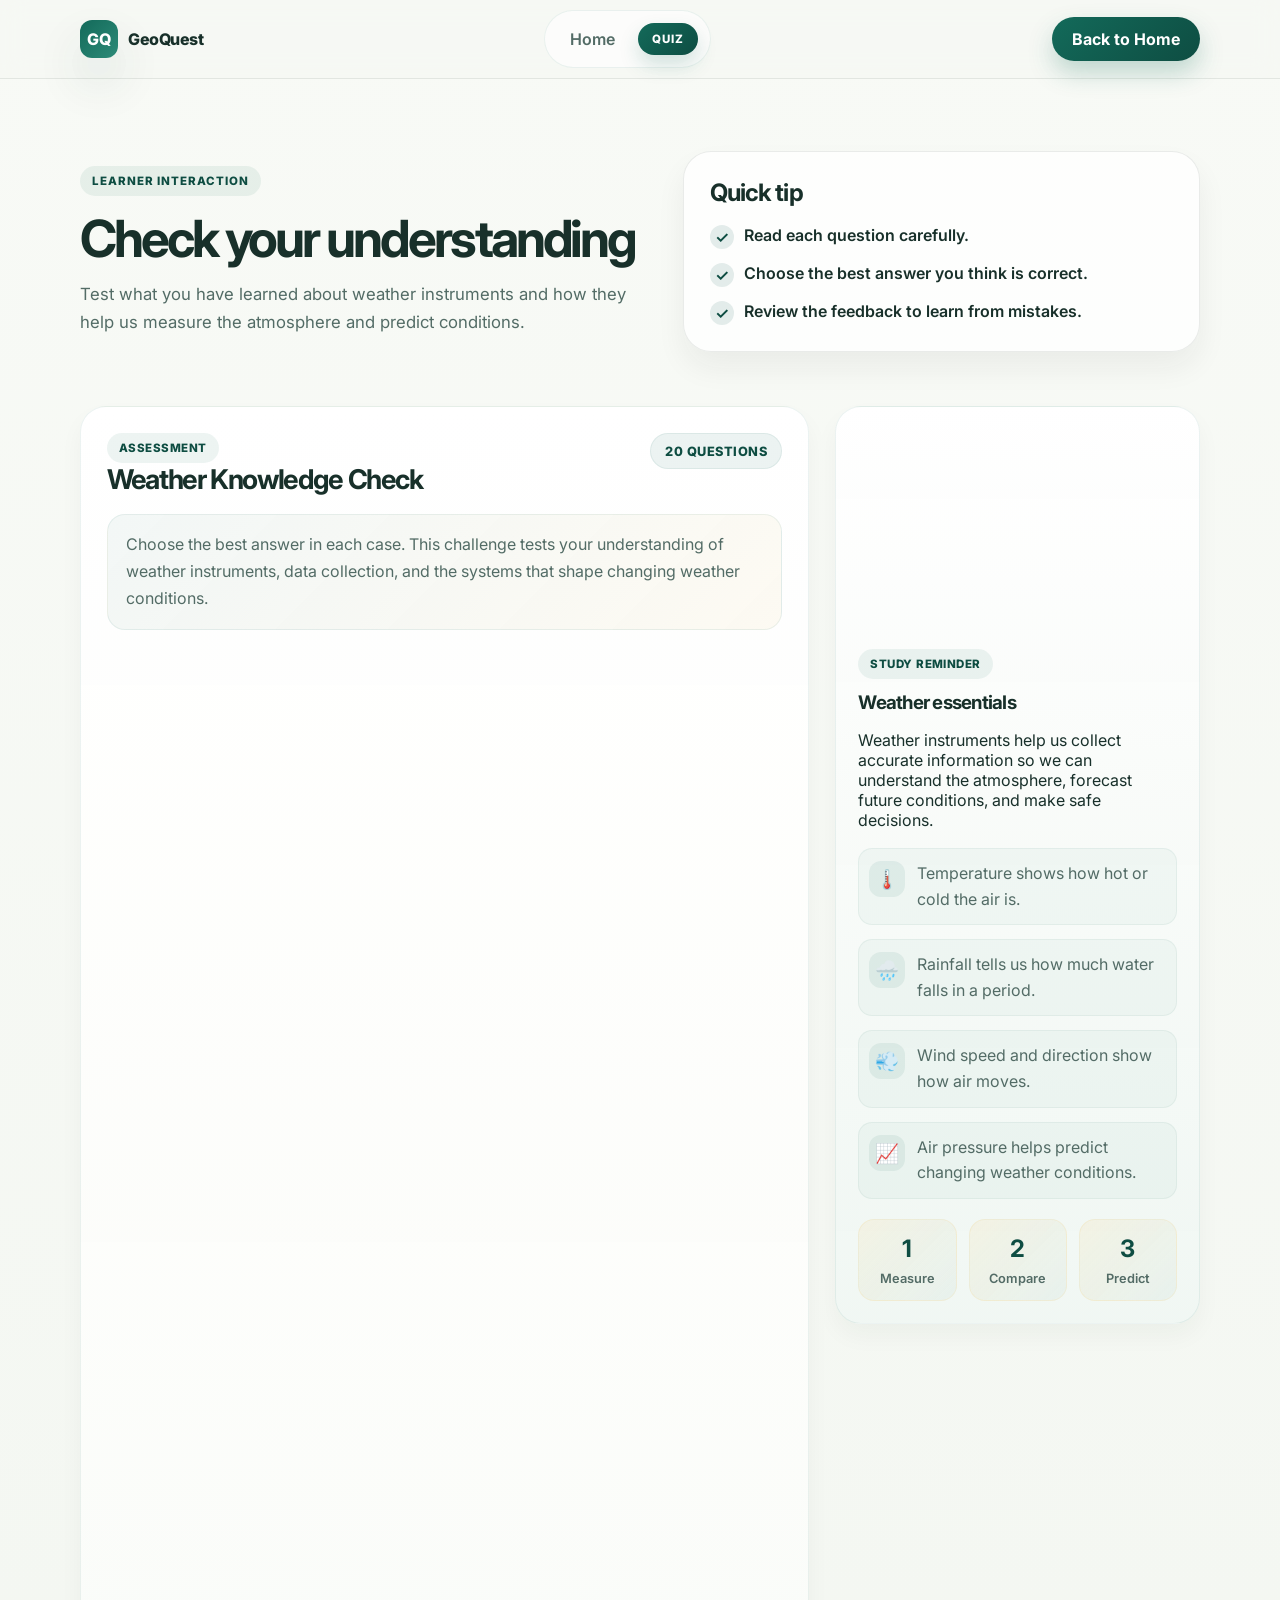
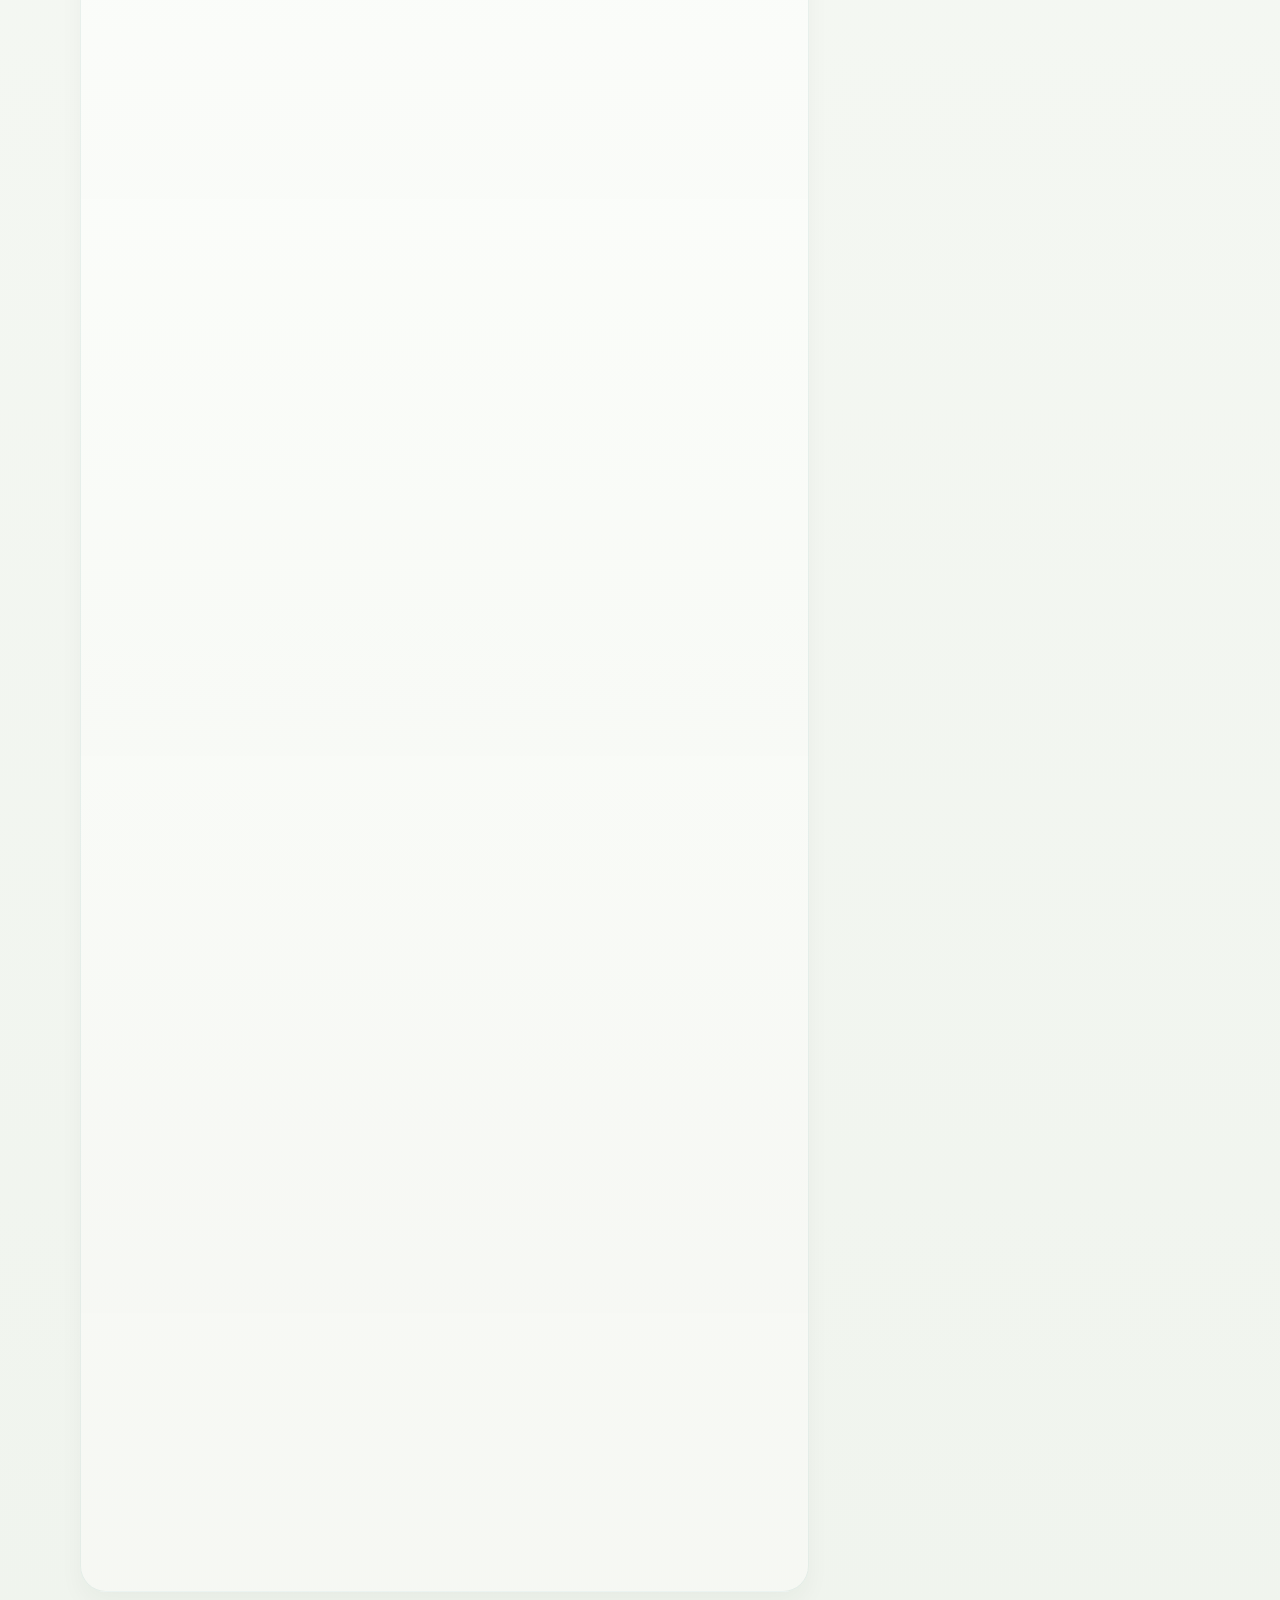
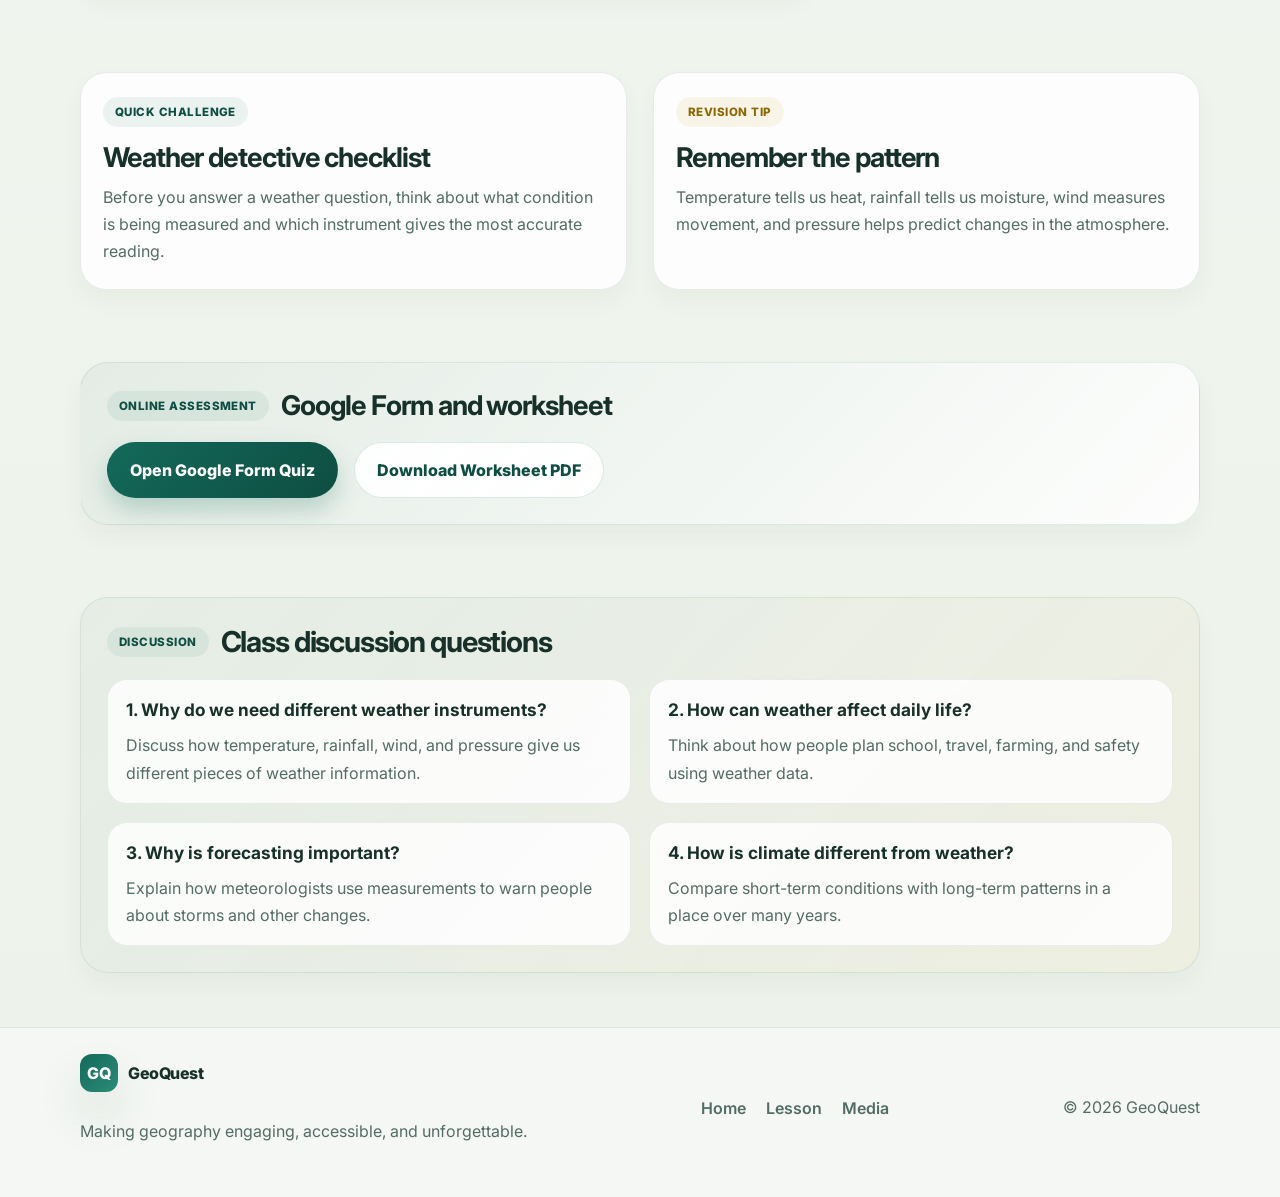
==== commit d3281eb3: "update presentation" ====
--- a/interaction.html
+++ b/interaction.html
@@ -73,239 +73,7 @@
               </p>
             </div>
 
-            <form class="quiz-form">
-              <div class="quiz-section-label">Section A: Measuring the weather</div>
-
-              <div class="quiz-question" data-answer="thermometer" data-correct-label="thermometer">
-                <h4>1. Which instrument is used to measure temperature?</h4>
-                <div class="quiz-options">
-                  <label><input type="radio" name="q1" value="thermometer" /> Thermometer</label>
-                  <label><input type="radio" name="q1" value="rain-gauge" /> Rain gauge</label>
-                  <label><input type="radio" name="q1" value="wind-vane" /> Wind vane</label>
-                  <label><input type="radio" name="q1" value="barometer" /> Barometer</label>
-                </div>
-                <div class="question-feedback"></div>
-              </div>
-
-              <div class="quiz-question" data-answer="barometer" data-correct-label="barometer">
-                <h4>2. Which instrument measures air pressure?</h4>
-                <div class="quiz-options">
-                  <label><input type="radio" name="q2" value="anemometer" /> Anemometer</label>
-                  <label><input type="radio" name="q2" value="barometer" /> Barometer</label>
-                  <label><input type="radio" name="q2" value="thermometer" /> Thermometer</label>
-                  <label><input type="radio" name="q2" value="rain-gauge" /> Rain gauge</label>
-                </div>
-                <div class="question-feedback"></div>
-              </div>
-
-              <div class="quiz-question" data-answer="anemometer" data-correct-label="anemometer">
-                <h4>3. Which instrument measures wind speed?</h4>
-                <div class="quiz-options">
-                  <label><input type="radio" name="q3" value="wind-vane" /> Wind vane</label>
-                  <label><input type="radio" name="q3" value="anemometer" /> Anemometer</label>
-                  <label><input type="radio" name="q3" value="thermometer" /> Thermometer</label>
-                  <label><input type="radio" name="q3" value="rain-gauge" /> Rain gauge</label>
-                </div>
-                <div class="question-feedback"></div>
-              </div>
-
-              <div class="quiz-question" data-answer="rain-gauge" data-correct-label="rain gauge">
-                <h4>4. Which instrument is used to measure rainfall?</h4>
-                <div class="quiz-options">
-                  <label><input type="radio" name="q4" value="thermometer" /> Thermometer</label>
-                  <label><input type="radio" name="q4" value="rain-gauge" /> Rain gauge</label>
-                  <label><input type="radio" name="q4" value="barometer" /> Barometer</label>
-                  <label><input type="radio" name="q4" value="anemometer" /> Anemometer</label>
-                </div>
-                <div class="question-feedback"></div>
-              </div>
-
-              <div class="quiz-question" data-answer="wind-vane" data-correct-label="wind vane">
-                <h4>5. Which instrument tells us the direction from which the wind is blowing?</h4>
-                <div class="quiz-options">
-                  <label><input type="radio" name="q5" value="rain-gauge" /> Rain gauge</label>
-                  <label><input type="radio" name="q5" value="wind-vane" /> Wind vane</label>
-                  <label><input type="radio" name="q5" value="thermometer" /> Thermometer</label>
-                  <label><input type="radio" name="q5" value="barometer" /> Barometer</label>
-                </div>
-                <div class="question-feedback"></div>
-              </div>
-
-              <div class="quiz-section-label">Section B: Interpreting weather and climate</div>
-
-              <div class="quiz-question" data-answer="rising-air-cools" data-correct-label="air cools as it rises">
-                <h4>6. Why do clouds often form when warm air rises?</h4>
-                <div class="quiz-options">
-                  <label><input type="radio" name="q6" value="rising-air-cools" /> The rising air cools and water vapour condenses</label>
-                  <label><input type="radio" name="q6" value="clouds-create-wind" /> Clouds push air downward</label>
-                  <label><input type="radio" name="q6" value="sunlight-makes-rain" /> Sunlight turns clouds into rain instantly</label>
-                  <label><input type="radio" name="q6" value="air-pressure-heats" /> Air pressure adds moisture to the air</label>
-                </div>
-                <div class="question-feedback"></div>
-              </div>
-
-              <div class="quiz-question" data-answer="storm-warning" data-correct-label="a storm warning">
-                <h4>7. A sharp drop in air pressure usually indicates which of the following?</h4>
-                <div class="quiz-options">
-                  <label><input type="radio" name="q7" value="storm-warning" /> A storm warning or unsettled weather</label>
-                  <label><input type="radio" name="q7" value="clear-sky" /> Clear and dry weather</label>
-                  <label><input type="radio" name="q7" value="fog-free" /> A sudden drop in temperature only</label>
-                  <label><input type="radio" name="q7" value="no-change" /> No change in weather</label>
-                </div>
-                <div class="question-feedback"></div>
-              </div>
-
-              <div class="quiz-question" data-answer="climate" data-correct-label="climate">
-                <h4>8. Which term describes the average weather conditions of a place over a long time?</h4>
-                <div class="quiz-options">
-                  <label><input type="radio" name="q8" value="forecast" /> Forecast</label>
-                  <label><input type="radio" name="q8" value="climate" /> Climate</label>
-                  <label><input type="radio" name="q8" value="humidity" /> Humidity</label>
-                  <label><input type="radio" name="q8" value="pressure" /> Pressure</label>
-                </div>
-                <div class="question-feedback"></div>
-              </div>
-
-              <div class="quiz-question" data-answer="data-collection" data-correct-label="collecting reliable weather data">
-                <h4>9. Why are weather stations important in geography?</h4>
-                <div class="quiz-options">
-                  <label><input type="radio" name="q9" value="data-collection" /> They collect reliable data to help predict and understand weather</label>
-                  <label><input type="radio" name="q9" value="cloud-shapes" /> They create clouds in the sky</label>
-                  <label><input type="radio" name="q9" value="plant-growth" /> They control the growth of plants</label>
-                  <label><input type="radio" name="q9" value="sun-cycle" /> They keep the sun moving around Earth</label>
-                </div>
-                <div class="question-feedback"></div>
-              </div>
-
-              <div class="quiz-question" data-answer="rainfall" data-correct-label="rainfall">
-                <h4>10. Which weather element tells us how much water falls from the sky in a period of time?</h4>
-                <div class="quiz-options">
-                  <label><input type="radio" name="q10" value="humidity" /> Humidity</label>
-                  <label><input type="radio" name="q10" value="rainfall" /> Rainfall</label>
-                  <label><input type="radio" name="q10" value="wind-speed" /> Wind speed</label>
-                  <label><input type="radio" name="q10" value="sunlight" /> Sunlight</label>
-                </div>
-                <div class="question-feedback"></div>
-              </div>
-
-              <div class="quiz-section-label">Section C: Weather patterns and forecasting</div>
-
-              <div class="quiz-question" data-answer="cold-front" data-correct-label="a cold front">
-                <h4>11. What is a cold front?</h4>
-                <div class="quiz-options">
-                  <label><input type="radio" name="q11" value="cold-front" /> A boundary where cold air moves in and pushes warm air upward</label>
-                  <label><input type="radio" name="q11" value="warm-dry" /> A dry region with no clouds</label>
-                  <label><input type="radio" name="q11" value="rain-window" /> A place with permanent rainfall</label>
-                  <label><input type="radio" name="q11" value="snow-zone" /> A line of mountains that blocks wind</label>
-                </div>
-                <div class="question-feedback"></div>
-              </div>
-
-              <div class="quiz-question" data-answer="humidity" data-correct-label="humidity">
-                <h4>12. What does humidity measure?</h4>
-                <div class="quiz-options">
-                  <label><input type="radio" name="q12" value="temperature" /> Air temperature</label>
-                  <label><input type="radio" name="q12" value="humidity" /> The amount of water vapour in the air</label>
-                  <label><input type="radio" name="q12" value="pressure" /> The force of wind</label>
-                  <label><input type="radio" name="q12" value="sunlight" /> The direction of sunlight</label>
-                </div>
-                <div class="question-feedback"></div>
-              </div>
-
-              <div class="quiz-question" data-answer="convection" data-correct-label="convection">
-                <h4>13. Which process helps move warm air upward and cool air downward in the atmosphere?</h4>
-                <div class="quiz-options">
-                  <label><input type="radio" name="q13" value="convection" /> Convection</label>
-                  <label><input type="radio" name="q13" value="erosion" /> Erosion</label>
-                  <label><input type="radio" name="q13" value="condensation" /> Condensation</label>
-                  <label><input type="radio" name="q13" value="frost" /> Frost</label>
-                </div>
-                <div class="question-feedback"></div>
-              </div>
-
-              <div class="quiz-question" data-answer="evaporation" data-correct-label="evaporation">
-                <h4>14. What is the name of the process in which liquid water changes into water vapour?</h4>
-                <div class="quiz-options">
-                  <label><input type="radio" name="q14" value="condensation" /> Condensation</label>
-                  <label><input type="radio" name="q14" value="evaporation" /> Evaporation</label>
-                  <label><input type="radio" name="q14" value="precipitation" /> Precipitation</label>
-                  <label><input type="radio" name="q14" value="transpiration" /> Transpiration</label>
-                </div>
-                <div class="question-feedback"></div>
-              </div>
-
-              <div class="quiz-question" data-answer="precipitation" data-correct-label="precipitation">
-                <h4>15. Which word refers to water falling from the atmosphere to Earth?</h4>
-                <div class="quiz-options">
-                  <label><input type="radio" name="q15" value="evaporation" /> Evaporation</label>
-                  <label><input type="radio" name="q15" value="precipitation" /> Precipitation</label>
-                  <label><input type="radio" name="q15" value="insolation" /> Insolation</label>
-                  <label><input type="radio" name="q15" value="deflation" /> Deflation</label>
-                </div>
-                <div class="question-feedback"></div>
-              </div>
-
-              <div class="quiz-question" data-answer="weather-forecast" data-correct-label="a weather forecast">
-                <h4>16. Which of these helps people prepare for daily conditions such as rain or sunshine?</h4>
-                <div class="quiz-options">
-                  <label><input type="radio" name="q16" value="weather-forecast" /> A weather forecast</label>
-                  <label><input type="radio" name="q16" value="soil-map" /> A soil map</label>
-                  <label><input type="radio" name="q16" value="population-chart" /> A population chart</label>
-                  <label><input type="radio" name="q16" value="river-shape" /> A river shape diagram</label>
-                </div>
-                <div class="question-feedback"></div>
-              </div>
-
-              <div class="quiz-question" data-answer="altitude" data-correct-label="altitude">
-                <h4>17. Temperature often becomes lower as the altitude of a place increases. This is because of:</h4>
-                <div class="quiz-options">
-                  <label><input type="radio" name="q17" value="altitude" /> Higher altitude and thinner air</label>
-                  <label><input type="radio" name="q17" value="cloud-cover" /> More sunlight at high levels</label>
-                  <label><input type="radio" name="q17" value="rain-fall" /> More rain on mountain tops</label>
-                  <label><input type="radio" name="q17" value="forest-cover" /> More forests at high elevation</label>
-                </div>
-                <div class="question-feedback"></div>
-              </div>
-
-              <div class="quiz-question" data-answer="stratus" data-correct-label="stratus clouds">
-                <h4>18. Which type of cloud is usually associated with cloudy, dull weather and low rain?</h4>
-                <div class="quiz-options">
-                  <label><input type="radio" name="q18" value="cumulus" /> Cumulus clouds</label>
-                  <label><input type="radio" name="q18" value="stratus" /> Stratus clouds</label>
-                  <label><input type="radio" name="q18" value="cirrus" /> Cirrus clouds</label>
-                  <label><input type="radio" name="q18" value="nimbus" /> Nimbus clouds</label>
-                </div>
-                <div class="question-feedback"></div>
-              </div>
-
-              <div class="quiz-question" data-answer="drought" data-correct-label="drought">
-                <h4>19. What do we call a long period with very little rainfall?</h4>
-                <div class="quiz-options">
-                  <label><input type="radio" name="q19" value="flood" /> Flood</label>
-                  <label><input type="radio" name="q19" value="drought" /> Drought</label>
-                  <label><input type="radio" name="q19" value="storm" /> Storm</label>
-                  <label><input type="radio" name="q19" value="mist" /> Mist</label>
-                </div>
-                <div class="question-feedback"></div>
-              </div>
-
-              <div class="quiz-question" data-answer="forecasting" data-correct-label="forecasting">
-                <h4>20. Why do meteorologists study weather data from many places?</h4>
-                <div class="quiz-options">
-                  <label><input type="radio" name="q20" value="forecasting" /> To make accurate weather forecasts and warn communities</label>
-                  <label><input type="radio" name="q20" value="decorating" /> To decorate maps for display</label>
-                  <label><input type="radio" name="q20" value="building" /> To decide how to construct roads</label>
-                  <label><input type="radio" name="q20" value="planting" /> To choose plant colours only</label>
-                </div>
-                <div class="question-feedback"></div>
-              </div>
-
-              <div class="quiz-actions">
-                <button type="submit" class="primary-btn">Submit Answers</button>
-                <button type="button" class="secondary-btn quiz-reset-btn">Try Again</button>
-                <span class="quiz-result" hidden></span>
-              </div>
-            </form>
+            <iframe src="https://docs.google.com/forms/d/e/1FAIpQLSdQV1tONeHNdbe85Sv6L-UlTJt5DfUYBTwqGf8hG_er1GJySw/viewform?embedded=true" width="100%" height="2513" frameborder="0" marginheight="0" marginwidth="0">Loading…</iframe>
           </div>
 
           <aside class="quiz-card">
--- a/styles.css
+++ b/styles.css
@@ -1150,7 +1150,8 @@
 
 @media (max-width: 900px) {
   .media-grid,
-  .quiz-grid {
+  .quiz-grid,
+  .resource-link-grid {
     grid-template-columns: 1fr;
   }
 }
